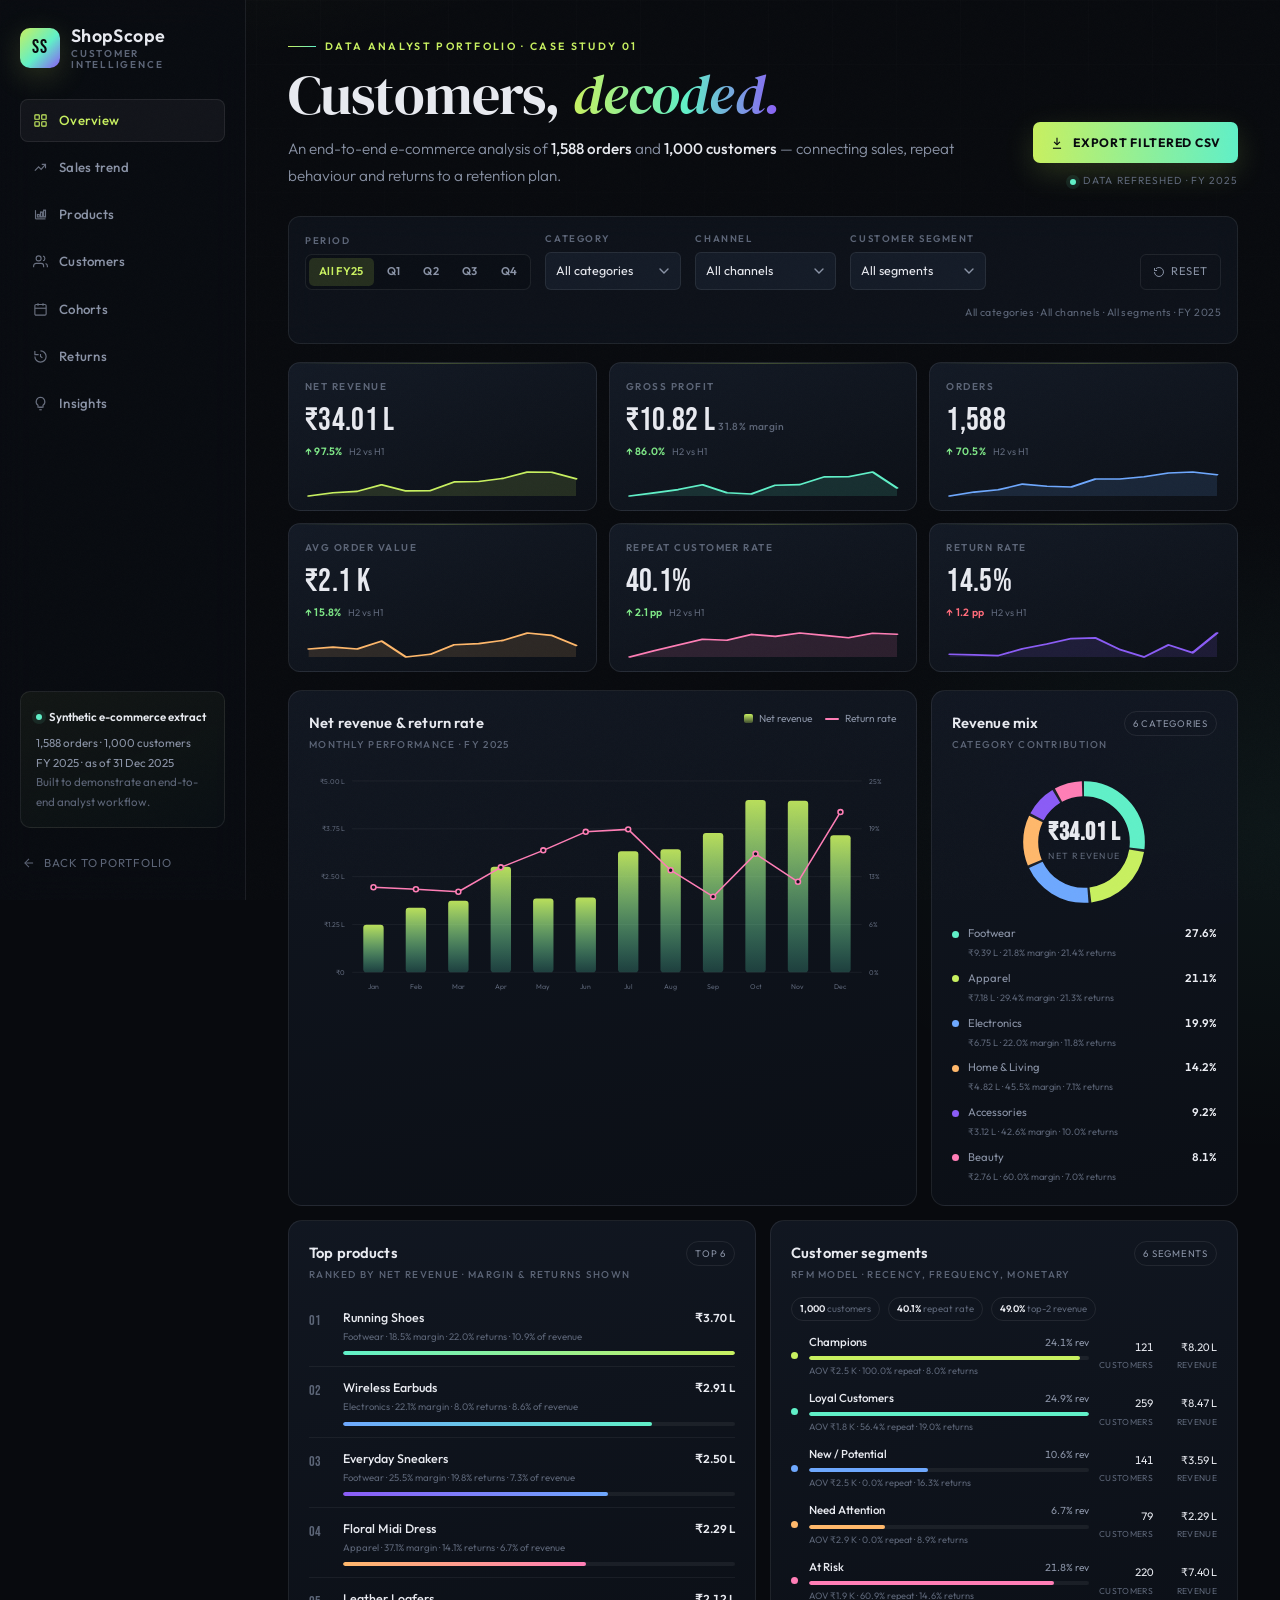
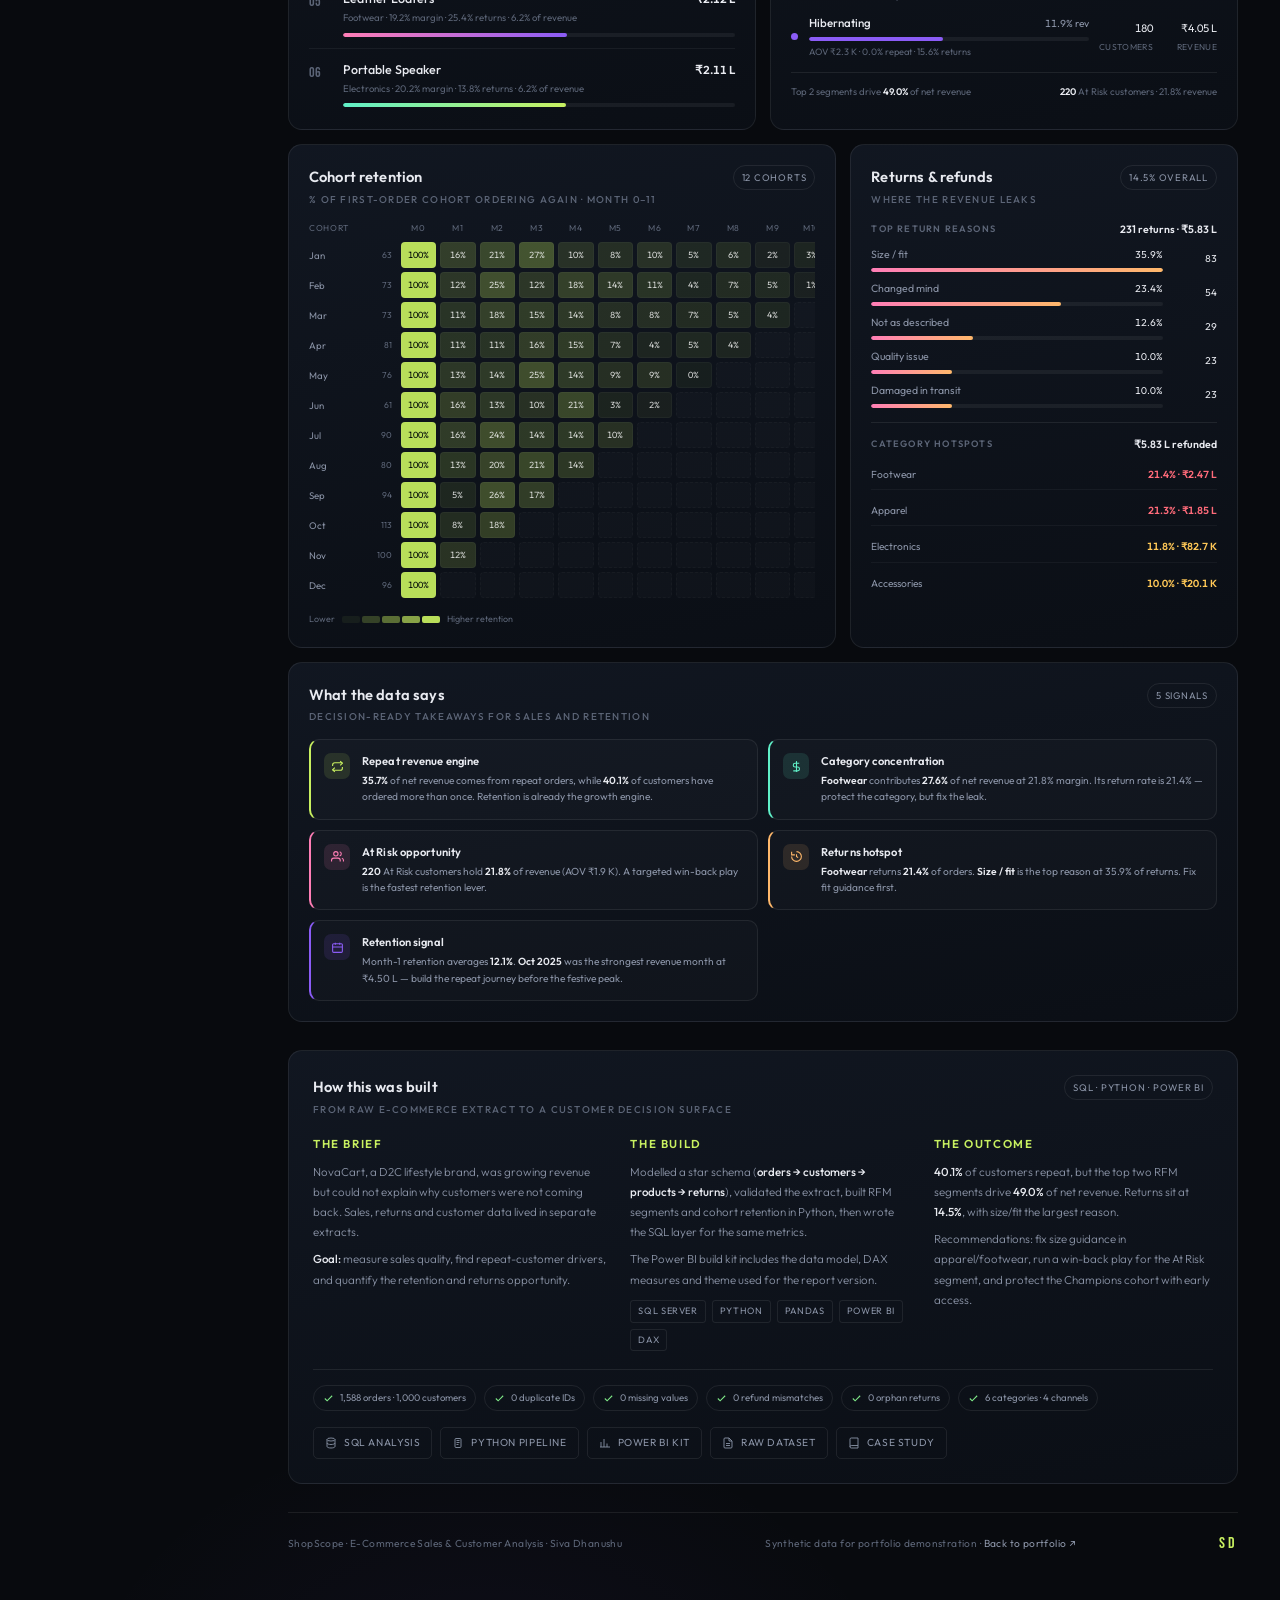
==== projects/shopscope/index.html @ 3b5361e7 "Add ShopScope e-commerce analytics case study Add a live e-commerce sales and customer analysis dash" ====
<!DOCTYPE html>
<html lang="en">
<head>
<meta charset="UTF-8"/>
<meta name="viewport" content="width=device-width, initial-scale=1.0"/>
<title>ShopScope — E-Commerce Sales & Customer Analysis | Siva Dhanushu</title>
<meta name="description" content="ShopScope is a data analyst case study by Siva Dhanushu: 1,588 e-commerce orders and 1,000 customers analysed for sales, repeat behaviour and returns."/>
<meta name="theme-color" content="#080a0e"/>
<meta property="og:type" content="website"/>
<meta property="og:title" content="ShopScope — E-Commerce Sales &amp; Customer Analysis"/>
<meta property="og:description" content="1,588 orders, 1,000 customers, RFM segments, cohort retention and returns analysis — a live SQL, Python and Power BI case study."/>
<meta property="og:image" content="https://shivcreations317-hub.github.io/shiva-Portfolio/assets/shopscope-preview.webp"/>
<meta property="og:url" content="https://shivcreations317-hub.github.io/shiva-Portfolio/projects/shopscope/"/>
<meta name="twitter:card" content="summary_large_image"/>
<link rel="icon" href="data:image/svg+xml,%3Csvg xmlns='http://www.w3.org/2000/svg' viewBox='0 0 64 64'%3E%3Crect width='64' height='64' rx='14' fill='%23080a0e'/%3E%3Ctext x='32' y='43' font-family='Arial' font-size='25' font-weight='bold' fill='%23c8f060' text-anchor='middle'%3ESS%3C/text%3E%3C/svg%3E"/>
<link rel="preconnect" href="https://fonts.googleapis.com"/>
<link rel="preconnect" href="https://fonts.gstatic.com" crossorigin/>
<link href="https://fonts.googleapis.com/css2?family=Bebas+Neue&family=DM+Serif+Display:ital@0;1&family=Outfit:wght@300;400;500;600;700&display=swap" rel="stylesheet"/>
<link rel="stylesheet" href="styles.css"/>
</head>
<body>
<div class="noise"></div>

<aside class="sidebar">
  <a class="brand" href="../../index.html" aria-label="ShopScope home">
    <span class="brand-mark">SS</span>
    <span class="brand-name">ShopScope<span class="brand-sub">Customer Intelligence</span></span>
  </a>

  <nav class="side-nav" aria-label="Dashboard sections">
    <a href="#overview" class="active">
      <svg viewBox="0 0 24 24" fill="none" stroke="currentColor" stroke-width="1.8"><rect x="3" y="3" width="7" height="7" rx="1"/><rect x="14" y="3" width="7" height="7" rx="1"/><rect x="3" y="14" width="7" height="7" rx="1"/><rect x="14" y="14" width="7" height="7" rx="1"/></svg>
      Overview
    </a>
    <a href="#trend">
      <svg viewBox="0 0 24 24" fill="none" stroke="currentColor" stroke-width="1.8"><path d="M3 17l6-6 4 4 7-8"/><path d="M14 7h6v6"/></svg>
      Sales trend
    </a>
    <a href="#products">
      <svg viewBox="0 0 24 24" fill="none" stroke="currentColor" stroke-width="1.8"><path d="M4 19V5"/><path d="M4 19h16"/><rect x="7" y="12" width="3" height="4"/><rect x="12" y="8" width="3" height="8"/><rect x="17" y="5" width="3" height="11"/></svg>
      Products
    </a>
    <a href="#customers">
      <svg viewBox="0 0 24 24" fill="none" stroke="currentColor" stroke-width="1.8"><path d="M17 21v-2a4 4 0 00-4-4H5a4 4 0 00-4 4v2"/><circle cx="9" cy="7" r="4"/><path d="M23 21v-2a4 4 0 00-3-3.87"/><path d="M16 3.13a4 4 0 010 7.75"/></svg>
      Customers
    </a>
    <a href="#cohorts">
      <svg viewBox="0 0 24 24" fill="none" stroke="currentColor" stroke-width="1.8"><rect x="3" y="4" width="18" height="17" rx="2"/><path d="M8 2v4"/><path d="M16 2v4"/><path d="M3 10h18"/><path d="M8 14h.01"/><path d="M12 14h.01"/><path d="M16 14h.01"/></svg>
      Cohorts
    </a>
    <a href="#returns">
      <svg viewBox="0 0 24 24" fill="none" stroke="currentColor" stroke-width="1.8"><path d="M3 12a9 9 0 109-9"/><path d="M3 3v6h6"/><path d="M12 8v4l3 2"/></svg>
      Returns
    </a>
    <a href="#insights">
      <svg viewBox="0 0 24 24" fill="none" stroke="currentColor" stroke-width="1.8"><path d="M9 18h6"/><path d="M10 22h4"/><path d="M12 2a7 7 0 00-4 12.7V18h8v-3.3A7 7 0 0012 2z"/></svg>
      Insights
    </a>
  </nav>

  <div class="side-note">
    <strong><span class="dot"></span> Synthetic e-commerce extract</strong>
    1,588 orders · 1,000 customers<br/>
    FY 2025 · as of 31 Dec 2025<br/>
    <span>Built to demonstrate an end-to-end analyst workflow.</span>
  </div>

  <a class="side-back" href="../../index.html">
    <svg viewBox="0 0 24 24" fill="none" stroke="currentColor" stroke-width="1.8"><path d="M19 12H5"/><path d="M12 19l-7-7 7-7"/></svg>
    Back to portfolio
  </a>
</aside>

<main>
  <header class="topbar">
    <div>
      <p class="eyebrow">Data Analyst Portfolio · Case Study 01</p>
      <h1>Customers, <em>decoded.</em></h1>
      <p class="lede">An end-to-end e-commerce analysis of <strong>1,588 orders</strong> and <strong>1,000 customers</strong> — connecting sales, repeat behaviour and returns to a retention plan.</p>
    </div>
    <div class="top-actions">
      <button class="btn-export" id="exportBtn" type="button">
        <svg viewBox="0 0 24 24" fill="none" stroke="currentColor" stroke-width="2"><path d="M12 3v12"/><path d="M7 10l5 5 5-5"/><path d="M5 21h14"/></svg>
        Export filtered CSV
      </button>
      <span class="data-pill"><i></i> Data refreshed · FY 2025</span>
    </div>
  </header>

  <section id="overview" aria-label="Filters and key performance indicators">
    <div class="filters">
      <div class="quarter-filter">
        <span>Period</span>
        <div class="segmented" id="quarterFilters" role="group" aria-label="Filter by quarter">
          <button type="button" class="active" data-quarter="All">All FY25</button>
          <button type="button" data-quarter="Q1">Q1</button>
          <button type="button" data-quarter="Q2">Q2</button>
          <button type="button" data-quarter="Q3">Q3</button>
          <button type="button" data-quarter="Q4">Q4</button>
        </div>
      </div>
      <div class="filter-field">
        <label for="categoryFilter">Category</label>
        <select id="categoryFilter"></select>
      </div>
      <div class="filter-field">
        <label for="channelFilter">Channel</label>
        <select id="channelFilter"></select>
      </div>
      <div class="filter-field">
        <label for="segmentFilter">Customer segment</label>
        <select id="segmentFilter"></select>
      </div>
      <button class="btn-reset" id="resetFilters" type="button">
        <svg viewBox="0 0 24 24" fill="none" stroke="currentColor" stroke-width="2"><path d="M3 12a9 9 0 1 0 3-6.7"/><path d="M3 4v5h5"/></svg>
        Reset
      </button>
      <span class="scope-label" id="scopeLabel">All categories · All channels · All segments</span>
    </div>

    <div class="kpi-grid" id="kpiGrid" aria-live="polite"></div>
  </section>

  <div class="dashboard-grid">
    <section class="panel span-8" id="trend" aria-labelledby="trendTitle">
      <div class="panel-head">
        <div>
          <h2 class="panel-title" id="trendTitle">Net revenue &amp; return rate</h2>
          <p class="panel-sub" id="trendSub">Monthly performance · FY 2025</p>
        </div>
        <div class="legend">
          <span class="legend-item"><span class="legend-swatch" style="background:linear-gradient(180deg,var(--lime),rgba(200,240,96,.25))"></span>Net revenue</span>
          <span class="legend-item"><span class="legend-line" style="background:var(--pink)"></span>Return rate</span>
        </div>
      </div>
      <div class="chart-wrap" id="trendChart"></div>
    </section>

    <section class="panel span-4" aria-labelledby="categoryTitle">
      <div class="panel-head">
        <div>
          <h2 class="panel-title" id="categoryTitle">Revenue mix</h2>
          <p class="panel-sub">Category contribution</p>
        </div>
        <span class="panel-badge" id="categoryCount">6 categories</span>
      </div>
      <div class="donut-layout">
        <div class="donut-box">
          <svg id="categoryChart" viewBox="0 0 180 180" role="img" aria-label="Net revenue by product category"></svg>
          <div class="donut-center">
            <strong id="donutTotal">—</strong>
            <span>Net revenue</span>
          </div>
        </div>
        <div class="cat-legend" id="categoryLegend"></div>
      </div>
    </section>

    <section class="panel span-6" id="products" aria-labelledby="productsTitle">
      <div class="panel-head">
        <div>
          <h2 class="panel-title" id="productsTitle">Top products</h2>
          <p class="panel-sub">Ranked by net revenue · margin &amp; returns shown</p>
        </div>
        <span class="panel-badge" id="productScope">Top 6</span>
      </div>
      <div class="product-list" id="productList"></div>
    </section>

    <section class="panel span-6" id="customers" aria-labelledby="customersTitle">
      <div class="panel-head">
        <div>
          <h2 class="panel-title" id="customersTitle">Customer segments</h2>
          <p class="panel-sub">RFM model · recency, frequency, monetary</p>
        </div>
        <span class="panel-badge" id="segmentBadge">6 segments</span>
      </div>
      <div class="segment-summary" id="segmentSummary"></div>
      <div class="segment-list" id="segmentList"></div>
      <div class="segment-foot" id="segmentFoot"></div>
    </section>

    <section class="panel span-7" id="cohorts" aria-labelledby="cohortTitle">
      <div class="panel-head">
        <div>
          <h2 class="panel-title" id="cohortTitle">Cohort retention</h2>
          <p class="panel-sub">% of first-order cohort ordering again · month 0–11</p>
        </div>
        <span class="panel-badge" id="cohortBadge">12 cohorts</span>
      </div>
      <div class="cohort-wrap" id="cohortWrap"></div>
      <div class="cohort-legend">
        <span>Lower</span>
        <span class="scale">
          <span style="background:rgba(200,240,96,.06)"></span>
          <span style="background:rgba(200,240,96,.22)"></span>
          <span style="background:rgba(200,240,96,.42)"></span>
          <span style="background:rgba(200,240,96,.66)"></span>
          <span style="background:rgba(200,240,96,.92)"></span>
        </span>
        <span>Higher retention</span>
      </div>
    </section>

    <section class="panel span-5" id="returns" aria-labelledby="returnsTitle">
      <div class="panel-head">
        <div>
          <h2 class="panel-title" id="returnsTitle">Returns &amp; refunds</h2>
          <p class="panel-sub">Where the revenue leaks</p>
        </div>
        <span class="panel-badge" id="returnBadge">—</span>
      </div>
      <div class="return-block">
        <div class="return-block-head"><span>Top return reasons</span><strong id="returnCount">—</strong></div>
        <div class="return-list" id="returnReasons"></div>
      </div>
      <div class="return-block">
        <div class="return-block-head"><span>Category hotspots</span><strong id="refundTotal">—</strong></div>
        <div class="hotspot-list" id="returnHotspots"></div>
      </div>
    </section>

    <section class="panel span-12" id="insights" aria-labelledby="insightsTitle">
      <div class="panel-head">
        <div>
          <h2 class="panel-title" id="insightsTitle">What the data says</h2>
          <p class="panel-sub">Decision-ready takeaways for sales and retention</p>
        </div>
        <span class="panel-badge">5 signals</span>
      </div>
      <div class="insight-grid" id="insightGrid"></div>
    </section>

    <section class="panel methodology span-12" aria-labelledby="methodTitle">
      <div class="panel-head">
        <div>
          <h2 class="panel-title" id="methodTitle">How this was built</h2>
          <p class="panel-sub">From raw e-commerce extract to a customer decision surface</p>
        </div>
        <span class="panel-badge">SQL · Python · Power BI</span>
      </div>
      <div class="method-grid">
        <div class="method-block">
          <h3>The brief</h3>
          <p>NovaCart, a D2C lifestyle brand, was growing revenue but could not explain why customers were not coming back. Sales, returns and customer data lived in separate extracts.</p>
          <p><strong>Goal:</strong> measure sales quality, find repeat-customer drivers, and quantify the retention and returns opportunity.</p>
        </div>
        <div class="method-block">
          <h3>The build</h3>
          <p>Modelled a star schema (<strong>orders → customers → products → returns</strong>), validated the extract, built RFM segments and cohort retention in Python, then wrote the SQL layer for the same metrics.</p>
          <p>The Power BI build kit includes the data model, DAX measures and theme used for the report version.</p>
          <div class="tool-tags">
            <span class="tool-tag">SQL Server</span>
            <span class="tool-tag">Python</span>
            <span class="tool-tag">Pandas</span>
            <span class="tool-tag">Power BI</span>
            <span class="tool-tag">DAX</span>
          </div>
        </div>
        <div class="method-block">
          <h3>The outcome</h3>
          <p><strong>40.1%</strong> of customers repeat, but the top two RFM segments drive <strong>49.0%</strong> of net revenue. Returns sit at <strong>14.5%</strong>, with size/fit the largest reason.</p>
          <p>Recommendations: fix size guidance in apparel/footwear, run a win-back play for the At Risk segment, and protect the Champions cohort with early access.</p>
        </div>
      </div>
      <div class="quality-strip" id="qualityStrip"></div>
      <div class="project-links">
        <a class="project-link" href="sql/ecommerce_analysis.sql">
          <svg viewBox="0 0 24 24" fill="none" stroke="currentColor" stroke-width="1.8"><ellipse cx="12" cy="5" rx="8" ry="3"/><path d="M4 5v14c0 1.7 3.6 3 8 3s8-1.3 8-3V5"/><path d="M4 12c0 1.7 3.6 3 8 3s8-1.3 8-3"/></svg>
          SQL analysis
        </a>
        <a class="project-link" href="python/analyze.py">
          <svg viewBox="0 0 24 24" fill="none" stroke="currentColor" stroke-width="1.8"><path d="M8 3h8a2 2 0 012 2v14a2 2 0 01-2 2H8a2 2 0 01-2-2V5a2 2 0 012-2z"/><path d="M9 7h6"/><path d="M9 11h6"/><path d="M9 15h4"/></svg>
          Python pipeline
        </a>
        <a class="project-link" href="powerbi/README.md">
          <svg viewBox="0 0 24 24" fill="none" stroke="currentColor" stroke-width="1.8"><path d="M4 20V10"/><path d="M10 20V4"/><path d="M16 20v-7"/><path d="M22 20H2"/></svg>
          Power BI kit
        </a>
        <a class="project-link" href="data/orders.csv">
          <svg viewBox="0 0 24 24" fill="none" stroke="currentColor" stroke-width="1.8"><path d="M14 2H6a2 2 0 00-2 2v16a2 2 0 002 2h12a2 2 0 002-2V8z"/><path d="M14 2v6h6"/><path d="M8 13h8"/><path d="M8 17h8"/></svg>
          Raw dataset
        </a>
        <a class="project-link" href="README.md">
          <svg viewBox="0 0 24 24" fill="none" stroke="currentColor" stroke-width="1.8"><path d="M4 19.5A2.5 2.5 0 016.5 17H20"/><path d="M6.5 2H20v20H6.5A2.5 2.5 0 014 19.5v-15A2.5 2.5 0 016.5 2z"/></svg>
          Case study
        </a>
      </div>
    </section>
  </div>

  <footer>
    <span>ShopScope · E-Commerce Sales &amp; Customer Analysis · Siva Dhanushu</span>
    <span>Synthetic data for portfolio demonstration · <a href="../../index.html">Back to portfolio ↗</a></span>
    <span class="footer-mark">SD</span>
  </footer>
</main>

<div id="tooltip" role="status" aria-live="polite"></div>
<div id="toast" role="status" aria-live="polite"></div>

<script src="data/dashboard-data.js"></script>
<script src="app.js"></script>
</body>
</html>
---- projects/shopscope/styles.css ----
:root{
  --bg:#080a0e;
  --bg2:#0c1017;
  --panel:#10151f;
  --panel2:#141b27;
  --border:rgba(255,255,255,.08);
  --border2:rgba(255,255,255,.14);
  --text:#e8eaf0;
  --muted:#8a93a6;
  --dim:#5c6577;
  --lime:#c8f060;
  --teal:#60f0c8;
  --violet:#8b5cf6;
  --orange:#ffb86b;
  --pink:#ff7eb6;
  --blue:#6ea8fe;
  --danger:#ff6b7a;
  --warning:#ffc857;
  --success:#7ee787;
  --ease:cubic-bezier(.16,1,.3,1);
  --mono:'SFMono-Regular',Consolas,'Liberation Mono',monospace;
}
*,*::before,*::after{box-sizing:border-box;margin:0;padding:0}
html{scroll-behavior:smooth}
body{
  background:
    radial-gradient(900px 520px at 12% -8%,rgba(200,240,96,.065),transparent 62%),
    radial-gradient(760px 520px at 100% 26%,rgba(96,240,200,.05),transparent 62%),
    radial-gradient(680px 520px at 38% 104%,rgba(139,92,246,.055),transparent 62%),
    var(--bg);
  color:var(--text);
  font-family:'Outfit',sans-serif;
  font-size:15px;
  line-height:1.6;
  min-height:100vh;
}
body::before{
  content:'';position:fixed;inset:0;pointer-events:none;z-index:0;
  background-image:linear-gradient(rgba(255,255,255,.018) 1px,transparent 1px),linear-gradient(90deg,rgba(255,255,255,.018) 1px,transparent 1px);
  background-size:64px 64px;
  mask-image:linear-gradient(180deg,rgba(0,0,0,.55),transparent 88%);
}
::selection{background:rgba(200,240,96,.25);color:#fff}
a{color:inherit}
button,select{font:inherit}
button{cursor:pointer}
a:focus-visible,button:focus-visible,select:focus-visible{outline:2px solid var(--lime);outline-offset:3px;border-radius:4px}
.sr-only{position:absolute;width:1px;height:1px;padding:0;margin:-1px;overflow:hidden;clip:rect(0,0,0,0);white-space:nowrap;border:0}
.noise{
  position:fixed;inset:0;z-index:200;pointer-events:none;opacity:.022;
  background-image:url("data:image/svg+xml,%3Csvg viewBox='0 0 256 256' xmlns='http://www.w3.org/2000/svg'%3E%3Cfilter id='noise'%3E%3CfeTurbulence type='fractalNoise' baseFrequency='0.9' numOctaves='4' stitchTiles='stitch'/%3E%3C/filter%3E%3Crect width='100%25' height='100%25' filter='url(%23noise)'/%3E%3C/svg%3E");
  background-size:160px;
}

/* ── SIDEBAR ───────────────────────────────────────────────────────────── */
.sidebar{
  position:fixed;inset:0 auto 0 0;width:246px;z-index:50;
  display:flex;flex-direction:column;gap:24px;
  padding:26px 20px;
  background:rgba(9,12,17,.9);
  border-right:1px solid var(--border);
  backdrop-filter:blur(18px);
}
.brand{display:flex;align-items:center;gap:11px;text-decoration:none}
.brand-mark{
  width:40px;height:40px;border-radius:10px;
  display:grid;place-items:center;
  background:linear-gradient(135deg,var(--lime),var(--teal) 55%,var(--violet));
  color:#080a0e;font-family:'Bebas Neue',sans-serif;font-size:1.2rem;letter-spacing:.04em;
  box-shadow:0 8px 30px rgba(200,240,96,.18);
  flex:none;
}
.brand-name{font-size:1.12rem;font-weight:600;letter-spacing:.02em;line-height:1.1}
.brand-sub{display:block;font-size:.62rem;letter-spacing:.18em;text-transform:uppercase;color:var(--dim);margin-top:3px}
.side-nav{display:flex;flex-direction:column;gap:4px;margin-top:4px}
.side-nav a{
  display:flex;align-items:center;gap:11px;
  padding:10px 12px;border-radius:8px;
  text-decoration:none;color:var(--muted);
  font-size:.83rem;font-weight:500;letter-spacing:.02em;
  border:1px solid transparent;
  transition:color .2s,background .2s,border-color .2s;
}
.side-nav a svg{width:15px;height:15px;flex:none;opacity:.75}
.side-nav a:hover,.side-nav a.active{color:var(--text);background:rgba(255,255,255,.045);border-color:var(--border)}
.side-nav a.active{color:var(--lime)}
.side-nav a.active svg{opacity:1}
.side-note{
  margin-top:auto;padding:15px;border:1px solid var(--border);border-radius:10px;
  background:linear-gradient(160deg,rgba(200,240,96,.055),rgba(96,240,200,.02));
  font-size:.72rem;color:var(--muted);line-height:1.7;
}
.side-note strong{display:flex;align-items:center;gap:7px;color:var(--text);font-size:.72rem;font-weight:600;margin-bottom:7px}
.side-note .dot{width:6px;height:6px;border-radius:50%;background:var(--teal);box-shadow:0 0 0 4px rgba(96,240,200,.09)}
.side-note span{color:var(--dim)}
.side-back{
  display:flex;align-items:center;gap:8px;
  color:var(--dim);text-decoration:none;font-size:.72rem;letter-spacing:.08em;text-transform:uppercase;
  transition:color .2s;padding:2px 2px;
}
.side-back:hover{color:var(--lime)}
.side-back svg{width:14px;height:14px}

/* ── MAIN ──────────────────────────────────────────────────────────────── */
main{position:relative;z-index:1;margin-left:246px;padding:38px 42px 54px;max-width:1660px}
.topbar{display:flex;align-items:flex-end;justify-content:space-between;gap:28px;margin-bottom:26px}
.eyebrow{
  display:flex;align-items:center;gap:9px;
  font-size:.66rem;letter-spacing:.22em;text-transform:uppercase;color:var(--lime);font-weight:600;
  margin-bottom:12px;
}
.eyebrow::before{content:'';width:28px;height:1px;background:linear-gradient(90deg,var(--lime),var(--teal))}
h1{
  font-family:'DM Serif Display',serif;
  font-size:clamp(2.5rem,4.4vw,4.2rem);
  line-height:.98;letter-spacing:-.015em;font-weight:400;
  margin-bottom:13px;
}
h1 em{
  font-style:italic;
  background:linear-gradient(90deg,var(--lime),var(--teal) 55%,var(--violet));
  -webkit-background-clip:text;background-clip:text;color:transparent;
}
.lede{color:var(--muted);font-size:.95rem;font-weight:300;max-width:730px;line-height:1.8}
.lede strong{color:var(--text);font-weight:500}
.top-actions{display:flex;flex-direction:column;align-items:flex-end;gap:10px;flex:none}
.btn-export{
  display:inline-flex;align-items:center;gap:9px;
  border:0;border-radius:7px;padding:11px 17px;
  background:linear-gradient(90deg,var(--lime),var(--teal));
  color:#080a0e;font-size:.76rem;font-weight:700;letter-spacing:.06em;text-transform:uppercase;
  box-shadow:0 10px 30px rgba(200,240,96,.16);
  transition:transform .2s var(--ease),box-shadow .2s;
}
.btn-export:hover{transform:translateY(-2px);box-shadow:0 14px 38px rgba(200,240,96,.25)}
.btn-export svg{width:14px;height:14px}
.data-pill{
  display:flex;align-items:center;gap:7px;
  font-size:.64rem;letter-spacing:.1em;text-transform:uppercase;color:var(--dim);
  white-space:nowrap;
}
.data-pill i{width:6px;height:6px;border-radius:50%;background:var(--teal);box-shadow:0 0 0 4px rgba(96,240,200,.09)}

/* ── FILTERS ───────────────────────────────────────────────────────────── */
.filters{
  display:flex;align-items:flex-end;gap:14px;flex-wrap:wrap;
  padding:14px 16px;border:1px solid var(--border);border-radius:12px;
  background:rgba(16,21,31,.72);backdrop-filter:blur(14px);
  margin-bottom:18px;
}
.filter-field{display:flex;flex-direction:column;gap:6px;min-width:136px}
.filter-field label,.quarter-filter > span{font-size:.6rem;letter-spacing:.16em;text-transform:uppercase;color:var(--dim);font-weight:600}
.filter-field select{
  appearance:none;-webkit-appearance:none;
  background:var(--panel2) url("data:image/svg+xml,%3Csvg xmlns='http://www.w3.org/2000/svg' width='10' height='6' viewBox='0 0 10 6'%3E%3Cpath d='M1 1l4 4 4-4' fill='none' stroke='%238a93a6' stroke-width='1.4' stroke-linecap='round'/%3E%3C/svg%3E") no-repeat right 11px center;
  border:1px solid var(--border);border-radius:6px;
  color:var(--text);font-size:.78rem;padding:8px 30px 8px 10px;
  min-width:136px;
}
.filter-field select:hover{border-color:var(--border2)}
.quarter-filter{display:flex;flex-direction:column;gap:6px}
.segmented{display:flex;gap:3px;padding:3px;border:1px solid var(--border);border-radius:7px;background:rgba(0,0,0,.18)}
.segmented button{
  border:0;background:transparent;color:var(--muted);
  padding:5px 10px;border-radius:5px;font-size:.7rem;font-weight:600;letter-spacing:.03em;
  transition:background .2s,color .2s;
}
.segmented button:hover{color:var(--text);background:rgba(255,255,255,.05)}
.segmented button.active{background:rgba(200,240,96,.14);color:var(--lime)}
.btn-reset{
  border:1px solid var(--border);background:transparent;color:var(--muted);
  border-radius:6px;padding:8px 12px;font-size:.7rem;letter-spacing:.05em;text-transform:uppercase;
  display:inline-flex;align-items:center;gap:6px;margin-left:auto;
  transition:color .2s,border-color .2s;
}
.btn-reset:hover{color:var(--text);border-color:var(--border2)}
.btn-reset svg{width:12px;height:12px}
.scope-label{margin-left:auto;font-size:.66rem;color:var(--dim);letter-spacing:.04em;padding-bottom:8px;white-space:nowrap}

/* ── KPI CARDS ─────────────────────────────────────────────────────────── */
.kpi-grid{display:grid;grid-template-columns:repeat(6,minmax(0,1fr));gap:12px;margin-bottom:18px}
.kpi-card{
  position:relative;overflow:hidden;
  padding:16px 16px 12px;
  border:1px solid var(--border);border-radius:12px;
  background:linear-gradient(160deg,rgba(20,27,39,.95),rgba(12,16,23,.96));
  transition:transform .3s var(--ease),border-color .3s,box-shadow .3s;
  min-height:142px;
}
.kpi-card::before{
  content:'';position:absolute;inset:0 0 auto 0;height:1px;
  background:linear-gradient(90deg,transparent,rgba(200,240,96,.45),transparent);
  opacity:.55;
}
.kpi-card:hover{transform:translateY(-3px);border-color:rgba(200,240,96,.2);box-shadow:0 16px 40px rgba(0,0,0,.28)}
.kpi-label{font-size:.62rem;letter-spacing:.15em;text-transform:uppercase;color:var(--dim);font-weight:600}
.kpi-value{font-family:'Bebas Neue',sans-serif;font-size:2rem;line-height:1;letter-spacing:.01em;margin:10px 0 6px}
.kpi-value small{font-family:'Outfit',sans-serif;font-size:.64rem;font-weight:500;color:var(--dim);letter-spacing:.04em;margin-left:3px}
.kpi-foot{display:flex;align-items:center;gap:7px;flex-wrap:wrap;min-height:18px}
.delta{display:inline-flex;align-items:center;gap:3px;font-size:.66rem;font-weight:600;letter-spacing:.02em}
.delta.up{color:var(--success)}
.delta.down{color:var(--danger)}
.delta.flat{color:var(--dim)}
.kpi-compare{font-size:.6rem;color:var(--dim)}
.kpi-spark{display:block;width:100%;height:28px;margin-top:9px;overflow:visible}
.kpi-spark path.line{fill:none;stroke-width:1.6;stroke-linecap:round;stroke-linejoin:round}
.kpi-spark path.area{stroke:none}

/* ── PANELS / GRID ─────────────────────────────────────────────────────── */
.dashboard-grid{display:grid;grid-template-columns:repeat(12,minmax(0,1fr));gap:14px}
.panel{
  position:relative;overflow:hidden;
  border:1px solid var(--border);border-radius:14px;
  background:linear-gradient(170deg,rgba(18,24,35,.94),rgba(11,15,22,.97));
  padding:20px;
  transition:border-color .3s;
}
.panel:hover{border-color:rgba(255,255,255,.12)}
.span-12{grid-column:span 12}
.span-8{grid-column:span 8}
.span-7{grid-column:span 7}
.span-6{grid-column:span 6}
.span-5{grid-column:span 5}
.span-4{grid-column:span 4}
.panel-head{display:flex;align-items:flex-start;justify-content:space-between;gap:16px;margin-bottom:14px}
.panel-title{font-size:.92rem;font-weight:600;letter-spacing:.01em}
.panel-sub{font-size:.62rem;letter-spacing:.13em;text-transform:uppercase;color:var(--dim);margin-top:3px;font-weight:500}
.panel-badge{
  font-size:.6rem;letter-spacing:.08em;text-transform:uppercase;color:var(--muted);
  padding:4px 8px;border:1px solid var(--border);border-radius:20px;white-space:nowrap;
}
.legend{display:flex;align-items:center;gap:13px;flex-wrap:wrap;font-size:.64rem;color:var(--muted)}
.legend-item{display:inline-flex;align-items:center;gap:6px}
.legend-swatch{width:9px;height:9px;border-radius:2px;flex:none}
.legend-line{width:14px;height:2px;border-radius:2px;flex:none}
.chart-wrap{position:relative;width:100%}
.chart-wrap svg{display:block;width:100%;height:auto;overflow:visible}
.chart-hit{cursor:crosshair}
.chart-hit:hover rect.hit{fill:rgba(255,255,255,.035)}
.empty-state{
  display:flex;flex-direction:column;align-items:center;justify-content:center;
  min-height:180px;gap:6px;color:var(--dim);font-size:.78rem;text-align:center;
  border:1px dashed var(--border);border-radius:10px;padding:20px;
}
.empty-state strong{color:var(--muted);font-weight:500}

/* donut */
.donut-layout{display:flex;align-items:center;gap:18px;min-height:230px}
.donut-box{position:relative;flex:none;width:176px;height:176px}
.donut-box svg{width:100%;height:100%;transform:rotate(-90deg)}
.donut-seg{transition:stroke-width .2s,filter .2s;cursor:pointer}
.donut-seg:hover{stroke-width:22;filter:brightness(1.15)}
.donut-center{position:absolute;inset:0;display:flex;flex-direction:column;align-items:center;justify-content:center;text-align:center;pointer-events:none}
.donut-center strong{font-family:'Bebas Neue',sans-serif;font-size:1.55rem;line-height:1;letter-spacing:.02em}
.donut-center span{font-size:.56rem;letter-spacing:.14em;text-transform:uppercase;color:var(--dim);margin-top:4px}
.cat-legend{display:flex;flex-direction:column;gap:9px;width:100%;min-width:0}
.cat-item{display:grid;grid-template-columns:8px minmax(0,1fr) auto;gap:8px;align-items:center;font-size:.7rem}
.cat-dot{width:7px;height:7px;border-radius:50%;flex:none}
.cat-name{color:var(--muted);white-space:nowrap;overflow:hidden;text-overflow:ellipsis}
.cat-share{font-weight:600;color:var(--text);font-variant-numeric:tabular-nums}
.cat-margin{grid-column:2/4;font-size:.58rem;color:var(--dim);margin-top:-5px}

/* products */
.product-list{display:flex;flex-direction:column}
.product-row{display:grid;grid-template-columns:24px minmax(0,1fr);gap:10px;padding:11px 0;border-bottom:1px solid rgba(255,255,255,.055)}
.product-row:last-child{border-bottom:0;padding-bottom:2px}
.product-rank{font-family:'Bebas Neue',sans-serif;font-size:.86rem;color:var(--dim);padding-top:2px}
.product-top{display:flex;align-items:baseline;justify-content:space-between;gap:10px}
.product-name{font-size:.78rem;font-weight:500;white-space:nowrap;overflow:hidden;text-overflow:ellipsis}
.product-rev{font-size:.72rem;font-weight:600;font-variant-numeric:tabular-nums;color:var(--text);white-space:nowrap}
.product-meta{font-size:.6rem;color:var(--dim);margin-top:1px}
.product-track{height:4px;border-radius:4px;background:rgba(255,255,255,.06);margin-top:7px;overflow:hidden}
.product-track span{display:block;height:100%;border-radius:4px;background:linear-gradient(90deg,var(--teal),var(--lime));transition:width .6s var(--ease)}
.product-row:nth-child(2) .product-track span{background:linear-gradient(90deg,var(--blue),var(--teal))}
.product-row:nth-child(3) .product-track span{background:linear-gradient(90deg,var(--violet),var(--blue))}
.product-row:nth-child(4) .product-track span{background:linear-gradient(90deg,var(--orange),var(--pink))}
.product-row:nth-child(5) .product-track span{background:linear-gradient(90deg,var(--pink),var(--violet))}

/* segments */
.segment-summary{display:flex;align-items:center;gap:8px;flex-wrap:wrap;margin-bottom:12px}
.segment-chip{font-size:.6rem;color:var(--dim);padding:3px 8px;border:1px solid var(--border);border-radius:20px}
.segment-chip strong{color:var(--text);font-weight:600}
.segment-list{display:flex;flex-direction:column;gap:10px}
.segment-row{display:grid;grid-template-columns:10px minmax(0,1fr) 56px 56px;gap:8px;align-items:center}
.segment-dot{width:7px;height:7px;border-radius:50%;flex:none}
.segment-main{min-width:0}
.segment-top{display:flex;align-items:baseline;justify-content:space-between;gap:10px}
.segment-name{font-size:.72rem;font-weight:500;white-space:nowrap;overflow:hidden;text-overflow:ellipsis}
.segment-rev{font-size:.64rem;color:var(--muted);font-variant-numeric:tabular-nums;white-space:nowrap}
.segment-track{height:4px;border-radius:4px;background:rgba(255,255,255,.06);margin-top:5px;overflow:hidden}
.segment-track span{display:block;height:100%;border-radius:4px;transition:width .6s var(--ease)}
.segment-meta{font-size:.58rem;color:var(--dim);margin-top:4px}
.segment-num{text-align:right;font-size:.68rem;font-variant-numeric:tabular-nums;color:var(--text)}
.segment-num small{display:block;font-size:.54rem;color:var(--dim);letter-spacing:.04em;text-transform:uppercase;margin-top:2px}
.segment-foot{display:flex;align-items:center;justify-content:space-between;gap:10px;margin-top:12px;padding-top:11px;border-top:1px solid var(--border);font-size:.6rem;color:var(--dim)}
.segment-foot strong{color:var(--text);font-weight:600}

/* cohort heatmap */
.cohort-wrap{overflow-x:auto;padding-bottom:4px;scrollbar-width:thin;scrollbar-color:rgba(255,255,255,.15) transparent}
.cohort-grid{display:grid;grid-template-columns:88px repeat(12,minmax(30px,1fr));gap:4px;min-width:560px}
.cohort-head{font-size:.54rem;letter-spacing:.08em;text-transform:uppercase;color:var(--dim);text-align:center;padding-bottom:3px}
.cohort-label{display:flex;align-items:center;justify-content:space-between;gap:5px;font-size:.6rem;color:var(--muted);padding-right:5px;white-space:nowrap}
.cohort-label span{color:var(--dim);font-size:.54rem}
.cohort-cell{
  height:26px;border-radius:4px;display:flex;align-items:center;justify-content:center;
  font-size:.56rem;font-variant-numeric:tabular-nums;color:rgba(255,255,255,.72);
  border:1px solid rgba(255,255,255,.03);cursor:default;
  transition:transform .15s,border-color .15s;
}
.cohort-cell:hover{transform:scale(1.08);border-color:rgba(200,240,96,.5);z-index:2}
.cohort-cell.empty{background:rgba(255,255,255,.018);border-style:dashed;color:transparent;cursor:default}
.cohort-cell.empty:hover{transform:none;border-color:rgba(255,255,255,.03)}
.cohort-legend{display:flex;align-items:center;gap:7px;margin-top:10px;font-size:.56rem;color:var(--dim);flex-wrap:wrap}
.cohort-legend .scale{display:flex;gap:2px}
.cohort-legend .scale span{width:18px;height:7px;border-radius:2px}

/* returns */
.return-block + .return-block{margin-top:14px;padding-top:13px;border-top:1px solid var(--border)}
.return-block-head{display:flex;align-items:center;justify-content:space-between;gap:10px;margin-bottom:8px}
.return-block-head span{font-size:.58rem;letter-spacing:.13em;text-transform:uppercase;color:var(--dim);font-weight:600}
.return-block-head strong{font-size:.66rem;color:var(--text);font-weight:600}
.return-list{display:flex;flex-direction:column;gap:8px}
.return-row{display:grid;grid-template-columns:minmax(0,1fr) 46px;gap:8px;align-items:center}
.return-top{display:flex;align-items:baseline;justify-content:space-between;gap:8px;font-size:.66rem}
.return-name{color:var(--muted);white-space:nowrap;overflow:hidden;text-overflow:ellipsis}
.return-count{color:var(--text);font-variant-numeric:tabular-nums;font-size:.62rem}
.return-track{height:4px;border-radius:4px;background:rgba(255,255,255,.06);margin-top:5px;overflow:hidden}
.return-track span{display:block;height:100%;border-radius:4px;background:linear-gradient(90deg,var(--pink),var(--orange));transition:width .6s var(--ease)}
.hotspot-list{display:flex;flex-direction:column;gap:7px}
.hotspot{display:flex;align-items:center;justify-content:space-between;gap:10px;font-size:.64rem;padding:6px 0;border-bottom:1px solid rgba(255,255,255,.045)}
.hotspot:last-child{border-bottom:0}
.hotspot-name{color:var(--muted);white-space:nowrap;overflow:hidden;text-overflow:ellipsis}
.hotspot-rate{font-weight:600;font-variant-numeric:tabular-nums;white-space:nowrap}
.hotspot-rate.high{color:var(--danger)}
.hotspot-rate.mid{color:var(--warning)}
.hotspot-rate.low{color:var(--success)}

/* insights */
.insight-grid{display:grid;grid-template-columns:repeat(4,minmax(0,1fr));gap:10px}
.insight{
  display:grid;grid-template-columns:28px minmax(0,1fr);gap:10px;
  padding:13px 13px;border:1px solid var(--border);border-radius:10px;
  background:rgba(255,255,255,.018);
  border-left:2px solid var(--c,var(--lime));
}
.insight-icon{
  width:26px;height:26px;border-radius:7px;display:grid;place-items:center;
  background:color-mix(in srgb,var(--c,var(--lime)) 12%,transparent);
  color:var(--c,var(--lime));
}
.insight-icon svg{width:13px;height:13px}
.insight h3{font-size:.7rem;font-weight:600;letter-spacing:.01em;margin-bottom:2px}
.insight p{font-size:.64rem;line-height:1.6;color:var(--muted)}
.insight p strong{color:var(--text);font-weight:600}

/* methodology */
.methodology{margin-top:14px;padding:24px}
.method-grid{display:grid;grid-template-columns:1.05fr 1fr 1fr;gap:24px;margin-top:18px}
.method-block h3{font-size:.72rem;letter-spacing:.14em;text-transform:uppercase;color:var(--lime);font-weight:600;margin-bottom:8px}
.method-block p{font-size:.72rem;color:var(--muted);line-height:1.75;font-weight:300}
.method-block p + p{margin-top:7px}
.method-block strong{color:var(--text);font-weight:500}
.tool-tags{display:flex;flex-wrap:wrap;gap:6px;margin-top:10px}
.tool-tag{font-size:.58rem;letter-spacing:.07em;text-transform:uppercase;color:var(--muted);border:1px solid var(--border);border-radius:3px;padding:3px 7px}
.quality-strip{display:flex;flex-wrap:wrap;gap:8px;margin-top:18px;padding-top:15px;border-top:1px solid var(--border)}
.quality-chip{display:inline-flex;align-items:center;gap:6px;font-size:.6rem;color:var(--muted);padding:4px 9px;border:1px solid var(--border);border-radius:20px}
.quality-chip svg{width:11px;height:11px;color:var(--success);flex:none}
.project-links{display:flex;flex-wrap:wrap;gap:8px;margin-top:16px}
.project-link{
  display:inline-flex;align-items:center;gap:7px;
  padding:7px 11px;border:1px solid var(--border);border-radius:5px;
  text-decoration:none;color:var(--muted);font-size:.64rem;letter-spacing:.06em;text-transform:uppercase;
  transition:color .2s,border-color .2s,background .2s;
}
.project-link:hover{color:var(--lime);border-color:rgba(200,240,96,.3);background:rgba(200,240,96,.04)}
.project-link svg{width:12px;height:12px}

footer{
  display:flex;align-items:center;justify-content:space-between;gap:16px;flex-wrap:wrap;
  margin-top:28px;padding-top:18px;border-top:1px solid var(--border);
  font-size:.64rem;color:var(--dim);letter-spacing:.04em;
}
footer a{color:var(--muted);text-decoration:none;transition:color .2s}
footer a:hover{color:var(--lime)}
.footer-mark{font-family:'Bebas Neue',sans-serif;font-size:1rem;letter-spacing:.18em;color:var(--lime)}

/* tooltip + toast */
#tooltip{
  position:fixed;z-index:300;pointer-events:none;
  min-width:150px;max-width:250px;
  padding:10px 12px;border:1px solid rgba(255,255,255,.12);border-radius:8px;
  background:rgba(16,22,32,.97);backdrop-filter:blur(12px);
  box-shadow:0 18px 45px rgba(0,0,0,.45);
  font-size:.68rem;line-height:1.6;color:var(--muted);
  opacity:0;transform:translateY(5px);transition:opacity .15s,transform .15s;
}
#tooltip.show{opacity:1;transform:translateY(0)}
#tooltip strong{display:block;color:var(--text);font-size:.72rem;font-weight:600;margin-bottom:4px}
#tooltip .tip-row{display:flex;align-items:baseline;justify-content:space-between;gap:16px}
#tooltip .tip-row b{color:var(--text);font-weight:600;font-variant-numeric:tabular-nums}
#toast{
  position:fixed;right:22px;bottom:22px;z-index:310;
  padding:10px 15px;border:1px solid rgba(200,240,96,.25);border-radius:8px;
  background:rgba(16,22,32,.97);color:var(--lime);font-size:.72rem;font-weight:500;
  box-shadow:0 18px 45px rgba(0,0,0,.4);
  opacity:0;transform:translateY(10px);pointer-events:none;
  transition:opacity .25s,transform .25s;
}
#toast.show{opacity:1;transform:translateY(0)}

/* ── RESPONSIVE ────────────────────────────────────────────────────────── */
@media(max-width:1320px){
  .kpi-grid{grid-template-columns:repeat(3,minmax(0,1fr))}
  .insight-grid{grid-template-columns:repeat(2,minmax(0,1fr))}
  .donut-layout{flex-direction:column;align-items:flex-start;gap:8px}
  .donut-box{width:150px;height:150px;align-self:center}
  .cat-legend{width:100%}
}
@media(max-width:1180px){
  .sidebar{width:216px;padding:22px 16px}
  main{margin-left:216px;padding:30px 28px 46px}
}
@media(max-width:1020px){
  .sidebar{position:relative;inset:auto;width:100%;height:auto;flex-direction:row;align-items:center;justify-content:space-between;padding:14px 20px;border-right:0;border-bottom:1px solid var(--border);gap:14px}
  .side-nav,.side-note{display:none}
  .side-back{margin:0;font-size:.64rem}
  main{margin-left:0;padding:26px 22px 40px}
  .span-12,.span-8,.span-7,.span-6,.span-5,.span-4{grid-column:span 12}
  .dashboard-grid{gap:12px}
  .topbar{align-items:flex-start}
  .top-actions{align-items:flex-end}
}
@media(max-width:720px){
  main{padding:22px 14px 34px}
  .topbar{flex-direction:column;gap:16px}
  .top-actions{flex-direction:row;align-items:center;width:100%;justify-content:space-between}
  .kpi-grid{grid-template-columns:repeat(2,minmax(0,1fr))}
  .kpi-card{min-height:132px}
  .filters{gap:10px;padding:12px}
  .filter-field,.filter-field select{min-width:0;width:100%}
  .filter-field{flex:1 1 128px}
  .quarter-filter{flex:1 1 100%}
  .segmented{width:100%}
  .segmented button{flex:1;padding:6px 4px}
  .btn-reset{margin-left:0}
  .scope-label{margin-left:0;padding-bottom:0}
  .donut-layout{flex-direction:row;align-items:center}
  .donut-box{width:136px;height:136px}
  .method-grid{grid-template-columns:1fr;gap:16px}
  .panel{padding:16px}
  .insight-grid{grid-template-columns:1fr}
  .segment-row{grid-template-columns:10px minmax(0,1fr) 50px}
  .segment-num:last-child{display:none}
  .cohort-grid{grid-template-columns:74px repeat(12,minmax(27px,1fr));gap:3px;min-width:470px}
  .cohort-cell{height:24px;font-size:.52rem}
  footer{flex-direction:column;align-items:flex-start;gap:6px}
}
@media(max-width:430px){
  .kpi-grid{grid-template-columns:1fr}
  .kpi-card{min-height:124px}
  .donut-layout{flex-direction:column;align-items:flex-start}
  .donut-box{align-self:center}
}
@media(prefers-reduced-motion:reduce){
  *,*::before,*::after{animation-duration:.01ms!important;animation-iteration-count:1!important;transition-duration:.01ms!important}
  html{scroll-behavior:auto}
}
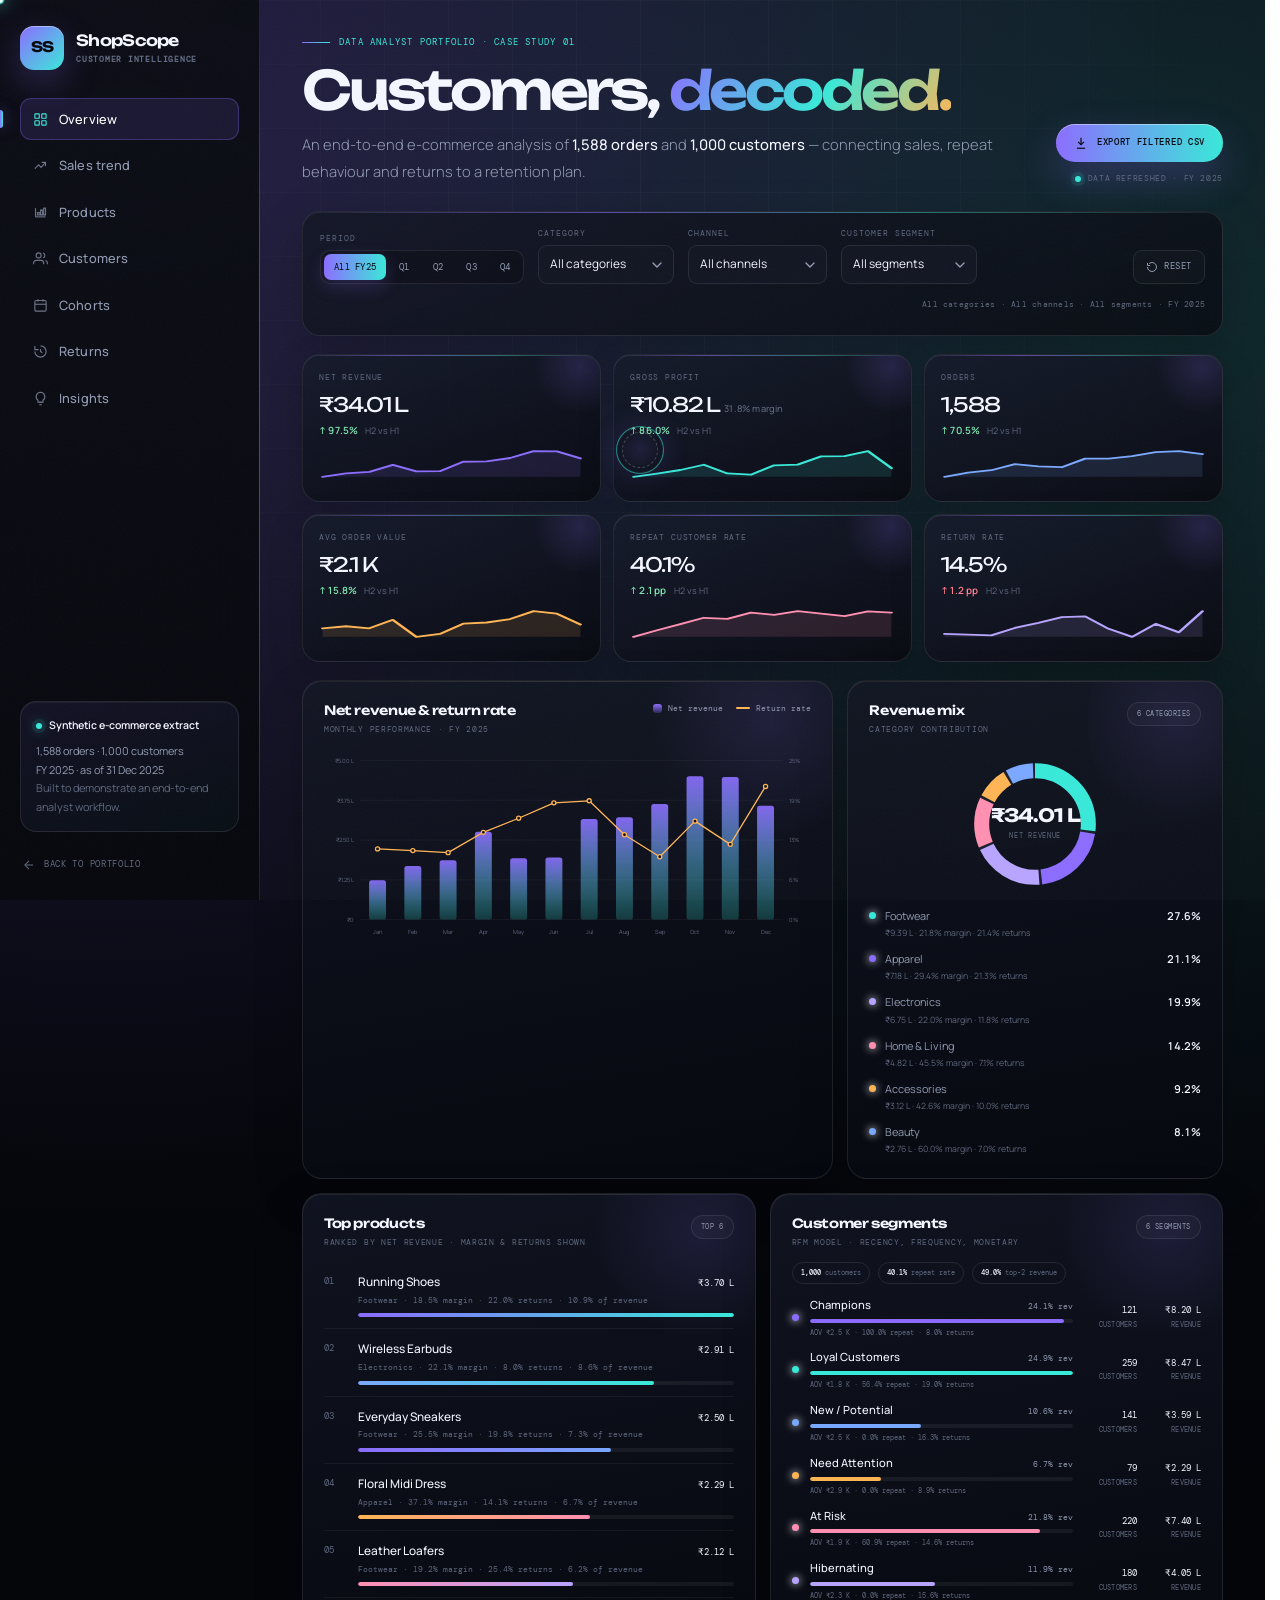
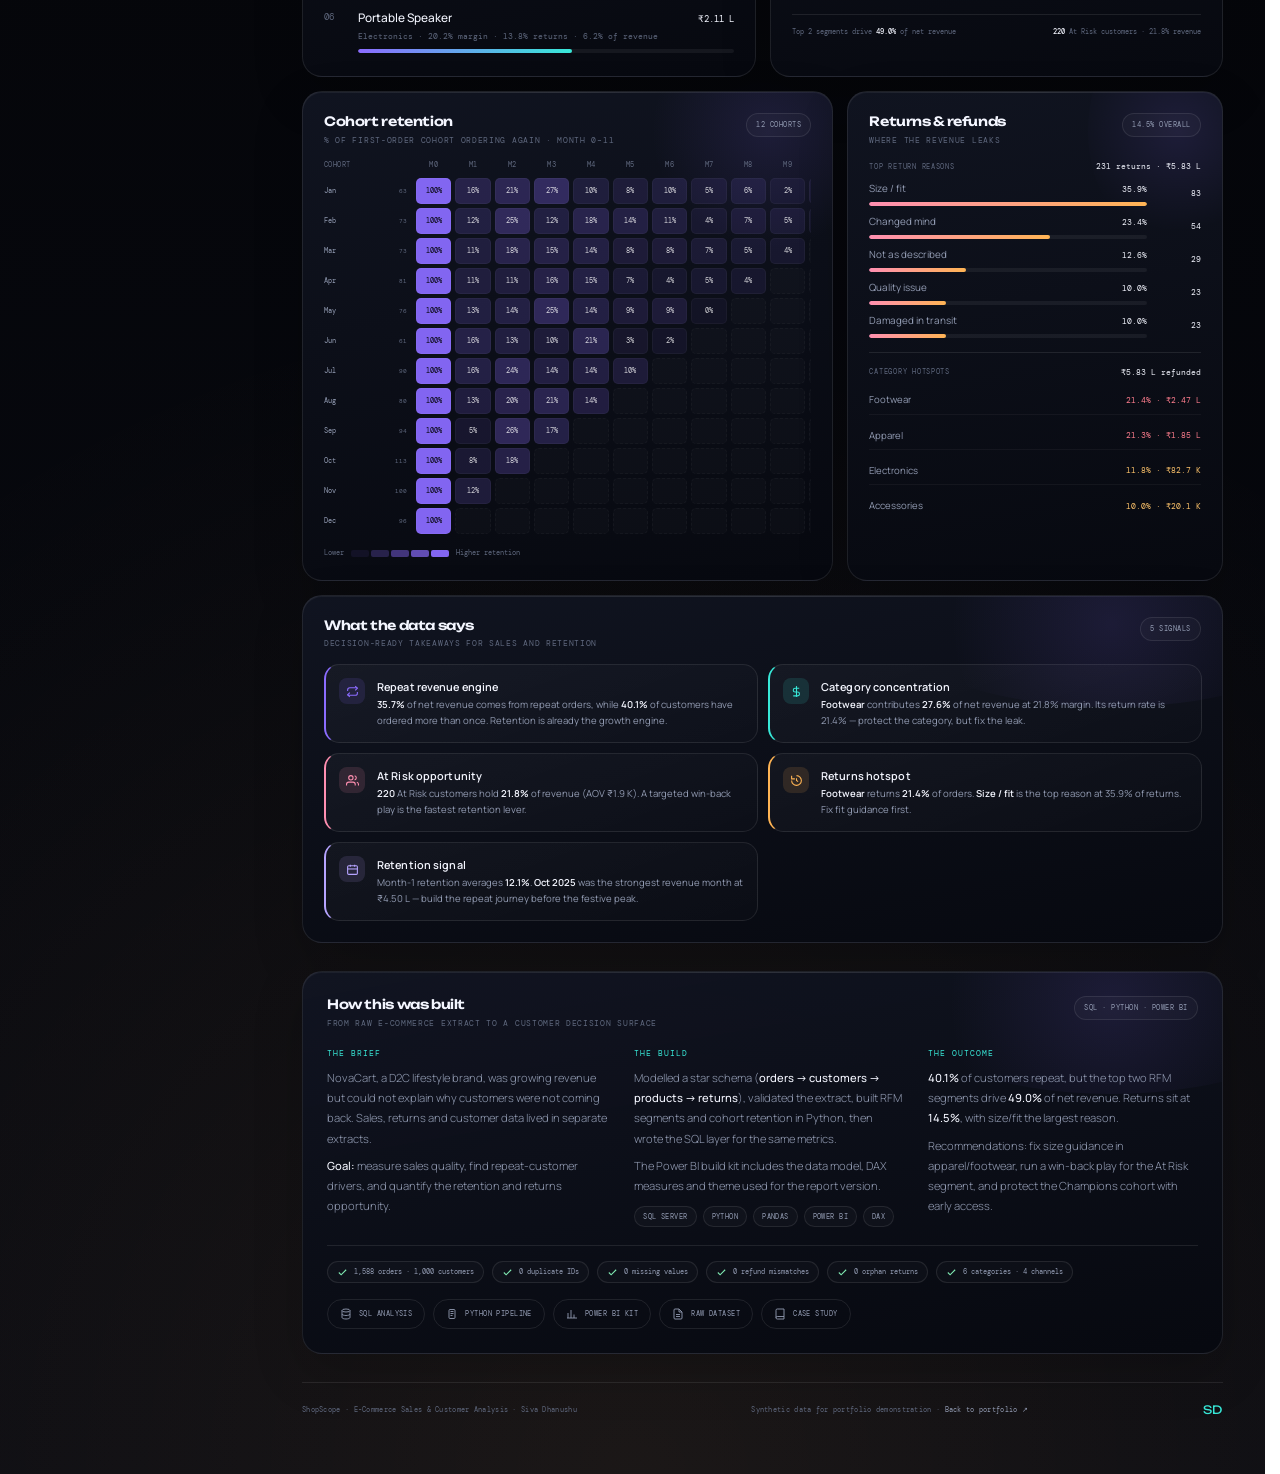
==== commit 97a733be: "Match ShopScope dashboard and case study to portfolio theme" ====
--- a/projects/shopscope/index.html
+++ b/projects/shopscope/index.html
@@ -5,20 +5,21 @@
 <meta name="viewport" content="width=device-width, initial-scale=1.0"/>
 <title>ShopScope — E-Commerce Sales & Customer Analysis | Siva Dhanushu</title>
 <meta name="description" content="ShopScope is a data analyst case study by Siva Dhanushu: 1,588 e-commerce orders and 1,000 customers analysed for sales, repeat behaviour and returns."/>
-<meta name="theme-color" content="#080a0e"/>
+<meta name="theme-color" content="#05060a"/>
 <meta property="og:type" content="website"/>
 <meta property="og:title" content="ShopScope — E-Commerce Sales &amp; Customer Analysis"/>
 <meta property="og:description" content="1,588 orders, 1,000 customers, RFM segments, cohort retention and returns analysis — a live SQL, Python and Power BI case study."/>
-<meta property="og:image" content="https://shivcreations317-hub.github.io/shiva-Portfolio/assets/shopscope-preview.webp"/>
-<meta property="og:url" content="https://shivcreations317-hub.github.io/shiva-Portfolio/projects/shopscope/"/>
+<meta property="og:image" content="https://shivcreations317-hub.github.io/siva-portfolio/assets/shopscope-preview.webp"/>
+<meta property="og:url" content="https://shivcreations317-hub.github.io/siva-portfolio/projects/shopscope/"/>
 <meta name="twitter:card" content="summary_large_image"/>
-<link rel="icon" href="data:image/svg+xml,%3Csvg xmlns='http://www.w3.org/2000/svg' viewBox='0 0 64 64'%3E%3Crect width='64' height='64' rx='14' fill='%23080a0e'/%3E%3Ctext x='32' y='43' font-family='Arial' font-size='25' font-weight='bold' fill='%23c8f060' text-anchor='middle'%3ESS%3C/text%3E%3C/svg%3E"/>
+<link rel="icon" href="data:image/svg+xml,%3Csvg xmlns='http://www.w3.org/2000/svg' viewBox='0 0 64 64'%3E%3Crect width='64' height='64' rx='16' fill='%2305060a'/%3E%3Ctext x='32' y='42' font-family='Arial' font-size='23' font-weight='bold' fill='%2338e8d8' text-anchor='middle'%3ESS%3C/text%3E%3C/svg%3E"/>
 <link rel="preconnect" href="https://fonts.googleapis.com"/>
 <link rel="preconnect" href="https://fonts.gstatic.com" crossorigin/>
-<link href="https://fonts.googleapis.com/css2?family=Bebas+Neue&family=DM+Serif+Display:ital@0;1&family=Outfit:wght@300;400;500;600;700&display=swap" rel="stylesheet"/>
+<link href="https://fonts.googleapis.com/css2?family=DM+Mono:wght@400;500&family=Manrope:wght@300;400;500;600;700;800&family=Unbounded:wght@400;500;600;700;800&display=swap" rel="stylesheet"/>
 <link rel="stylesheet" href="styles.css"/>
+<link rel="stylesheet" href="motion.css"/>
 </head>
-<body>
+<body data-page="dashboard">
 <div class="noise"></div>
 
 <aside class="sidebar">
@@ -122,21 +123,21 @@
   </section>
 
   <div class="dashboard-grid">
-    <section class="panel span-8" id="trend" aria-labelledby="trendTitle">
+    <section class="panel span-7" id="trend" aria-labelledby="trendTitle">
       <div class="panel-head">
         <div>
           <h2 class="panel-title" id="trendTitle">Net revenue &amp; return rate</h2>
           <p class="panel-sub" id="trendSub">Monthly performance · FY 2025</p>
         </div>
         <div class="legend">
-          <span class="legend-item"><span class="legend-swatch" style="background:linear-gradient(180deg,var(--lime),rgba(200,240,96,.25))"></span>Net revenue</span>
-          <span class="legend-item"><span class="legend-line" style="background:var(--pink)"></span>Return rate</span>
+          <span class="legend-item"><span class="legend-swatch" style="background:linear-gradient(180deg,var(--violet),rgba(139,108,255,.22))"></span>Net revenue</span>
+          <span class="legend-item"><span class="legend-line" style="background:var(--amber)"></span>Return rate</span>
         </div>
       </div>
       <div class="chart-wrap" id="trendChart"></div>
     </section>
 
-    <section class="panel span-4" aria-labelledby="categoryTitle">
+    <section class="panel span-5" aria-labelledby="categoryTitle">
       <div class="panel-head">
         <div>
           <h2 class="panel-title" id="categoryTitle">Revenue mix</h2>
@@ -192,11 +193,11 @@
       <div class="cohort-legend">
         <span>Lower</span>
         <span class="scale">
-          <span style="background:rgba(200,240,96,.06)"></span>
-          <span style="background:rgba(200,240,96,.22)"></span>
-          <span style="background:rgba(200,240,96,.42)"></span>
-          <span style="background:rgba(200,240,96,.66)"></span>
-          <span style="background:rgba(200,240,96,.92)"></span>
+          <span style="background:rgba(139,108,255,.08)"></span>
+          <span style="background:rgba(139,108,255,.24)"></span>
+          <span style="background:rgba(139,108,255,.44)"></span>
+          <span style="background:rgba(139,108,255,.68)"></span>
+          <span style="background:rgba(139,108,255,.94)"></span>
         </span>
         <span>Higher retention</span>
       </div>
@@ -301,5 +302,6 @@
 
 <script src="data/dashboard-data.js"></script>
 <script src="app.js"></script>
+<script src="motion.js"></script>
 </body>
 </html>
--- a/projects/shopscope/styles.css
+++ b/projects/shopscope/styles.css
@@ -1,408 +1,466 @@
 :root{
-  --bg:#080a0e;
-  --bg2:#0c1017;
-  --panel:#10151f;
-  --panel2:#141b27;
-  --border:rgba(255,255,255,.08);
-  --border2:rgba(255,255,255,.14);
-  --text:#e8eaf0;
-  --muted:#8a93a6;
-  --dim:#5c6577;
-  --lime:#c8f060;
-  --teal:#60f0c8;
-  --violet:#8b5cf6;
-  --orange:#ffb86b;
-  --pink:#ff7eb6;
-  --blue:#6ea8fe;
-  --danger:#ff6b7a;
-  --warning:#ffc857;
-  --success:#7ee787;
+  --bg:#05060a;
+  --bg-2:#080a10;
+  --surface:#0c0f17;
+  --surface-2:#111522;
+  --ink:#f4f6ff;
+  --ink-2:#e3e7f4;
+  --muted:#929bb2;
+  --dim:#5f687e;
+  --line:rgba(255,255,255,.09);
+  --line-strong:rgba(255,255,255,.18);
+  --violet:#8b6cff;
+  --aqua:#38e8d8;
+  --amber:#ffb454;
+  --pink:#ff8fb1;
+  --blue:#7aa7ff;
+  --lavender:#b6a4ff;
+  --danger:#ff7e8e;
+  --warning:#ffc46b;
+  --success:#7ee7b0;
+  --grad:linear-gradient(90deg,var(--violet),var(--aqua));
+  --grad-3:linear-gradient(120deg,var(--violet),var(--aqua) 55%,var(--amber));
+  --display:'Unbounded',sans-serif;
+  --body:'Manrope',sans-serif;
+  --mono:'DM Mono',monospace;
   --ease:cubic-bezier(.16,1,.3,1);
-  --mono:'SFMono-Regular',Consolas,'Liberation Mono',monospace;
 }
 *,*::before,*::after{box-sizing:border-box;margin:0;padding:0}
-html{scroll-behavior:smooth}
+html{scroll-behavior:smooth;scrollbar-color:rgba(139,108,255,.55) var(--bg);scrollbar-gutter:stable}
 body{
   background:
-    radial-gradient(900px 520px at 12% -8%,rgba(200,240,96,.065),transparent 62%),
-    radial-gradient(760px 520px at 100% 26%,rgba(96,240,200,.05),transparent 62%),
-    radial-gradient(680px 520px at 38% 104%,rgba(139,92,246,.055),transparent 62%),
-    var(--bg);
-  color:var(--text);
-  font-family:'Outfit',sans-serif;
+    radial-gradient(circle at 8% 4%,rgba(139,108,255,.22),transparent 34%),
+    radial-gradient(circle at 92% 10%,rgba(56,232,216,.14),transparent 32%),
+    radial-gradient(circle at 50% 100%,rgba(255,180,84,.08),transparent 38%),
+    linear-gradient(180deg,#070811 0%,#05060a 50%,#080a12 100%);
+  color:var(--ink);
+  font-family:var(--body);
   font-size:15px;
   line-height:1.6;
   min-height:100vh;
+  overflow-x:hidden;
+  -webkit-font-smoothing:antialiased;
 }
 body::before{
   content:'';position:fixed;inset:0;pointer-events:none;z-index:0;
-  background-image:linear-gradient(rgba(255,255,255,.018) 1px,transparent 1px),linear-gradient(90deg,rgba(255,255,255,.018) 1px,transparent 1px);
+  background-image:
+    linear-gradient(rgba(255,255,255,.035) 1px,transparent 1px),
+    linear-gradient(90deg,rgba(255,255,255,.035) 1px,transparent 1px);
   background-size:64px 64px;
-  mask-image:linear-gradient(180deg,rgba(0,0,0,.55),transparent 88%);
-}
-::selection{background:rgba(200,240,96,.25);color:#fff}
+  mask-image:radial-gradient(circle at 50% 18%,#000,transparent 78%);
+  -webkit-mask-image:radial-gradient(circle at 50% 18%,#000,transparent 78%);
+}
+::selection{background:rgba(56,232,216,.28);color:#fff}
 a{color:inherit}
 button,select{font:inherit}
 button{cursor:pointer}
-a:focus-visible,button:focus-visible,select:focus-visible{outline:2px solid var(--lime);outline-offset:3px;border-radius:4px}
+a:focus-visible,button:focus-visible,select:focus-visible{outline:2px solid var(--aqua);outline-offset:3px;border-radius:4px}
 .sr-only{position:absolute;width:1px;height:1px;padding:0;margin:-1px;overflow:hidden;clip:rect(0,0,0,0);white-space:nowrap;border:0}
 .noise{
-  position:fixed;inset:0;z-index:200;pointer-events:none;opacity:.022;
-  background-image:url("data:image/svg+xml,%3Csvg viewBox='0 0 256 256' xmlns='http://www.w3.org/2000/svg'%3E%3Cfilter id='noise'%3E%3CfeTurbulence type='fractalNoise' baseFrequency='0.9' numOctaves='4' stitchTiles='stitch'/%3E%3C/filter%3E%3Crect width='100%25' height='100%25' filter='url(%23noise)'/%3E%3C/svg%3E");
-  background-size:160px;
+  position:fixed;inset:0;z-index:90;pointer-events:none;opacity:.055;mix-blend-mode:screen;
+  background-image:url("data:image/svg+xml,%3Csvg viewBox='0 0 180 180' xmlns='http://www.w3.org/2000/svg'%3E%3Cfilter id='noise'%3E%3CfeTurbulence type='fractalNoise' baseFrequency='.9' numOctaves='4' stitchTiles='stitch'/%3E%3C/filter%3E%3Crect width='100%25' height='100%25' filter='url(%23noise)' opacity='.55'/%3E%3C/svg%3E");
+  background-size:180px 180px;
 }
 
 /* ── SIDEBAR ───────────────────────────────────────────────────────────── */
 .sidebar{
-  position:fixed;inset:0 auto 0 0;width:246px;z-index:50;
+  position:fixed;inset:0 auto 0 0;width:260px;z-index:50;
   display:flex;flex-direction:column;gap:24px;
   padding:26px 20px;
-  background:rgba(9,12,17,.9);
-  border-right:1px solid var(--border);
-  backdrop-filter:blur(18px);
-}
-.brand{display:flex;align-items:center;gap:11px;text-decoration:none}
+  background:linear-gradient(180deg,rgba(9,11,18,.94),rgba(5,6,10,.88));
+  border-right:1px solid var(--line);
+  backdrop-filter:blur(24px);
+}
+.sidebar::after{
+  content:'';position:absolute;top:0;right:-1px;width:1px;height:100%;
+  background:linear-gradient(transparent,rgba(139,108,255,.5),rgba(56,232,216,.28),transparent);
+  pointer-events:none;
+}
+.brand{display:flex;align-items:center;gap:12px;text-decoration:none;min-width:0}
 .brand-mark{
-  width:40px;height:40px;border-radius:10px;
-  display:grid;place-items:center;
-  background:linear-gradient(135deg,var(--lime),var(--teal) 55%,var(--violet));
-  color:#080a0e;font-family:'Bebas Neue',sans-serif;font-size:1.2rem;letter-spacing:.04em;
-  box-shadow:0 8px 30px rgba(200,240,96,.18);
-  flex:none;
-}
-.brand-name{font-size:1.12rem;font-weight:600;letter-spacing:.02em;line-height:1.1}
-.brand-sub{display:block;font-size:.62rem;letter-spacing:.18em;text-transform:uppercase;color:var(--dim);margin-top:3px}
+  width:44px;height:44px;border-radius:14px;
+  display:grid;place-items:center;flex:none;
+  background:linear-gradient(135deg,var(--violet),var(--aqua));
+  color:#05060a;font-family:var(--display);font-size:.9rem;font-weight:700;letter-spacing:-.04em;
+  box-shadow:0 12px 34px rgba(139,108,255,.26),inset 0 1px 0 rgba(255,255,255,.4);
+}
+.brand-name{font-family:var(--display);font-size:.96rem;font-weight:600;letter-spacing:-.045em;line-height:1.15;min-width:0}
+.brand-sub{display:block;font-family:var(--mono);font-size:.48rem;letter-spacing:.1em;text-transform:uppercase;color:var(--dim);margin-top:5px;white-space:nowrap}
 .side-nav{display:flex;flex-direction:column;gap:4px;margin-top:4px}
 .side-nav a{
+  position:relative;
   display:flex;align-items:center;gap:11px;
-  padding:10px 12px;border-radius:8px;
+  padding:10px 12px;border-radius:11px;
   text-decoration:none;color:var(--muted);
-  font-size:.83rem;font-weight:500;letter-spacing:.02em;
+  font-size:.8rem;font-weight:500;letter-spacing:.01em;
   border:1px solid transparent;
-  transition:color .2s,background .2s,border-color .2s;
-}
-.side-nav a svg{width:15px;height:15px;flex:none;opacity:.75}
-.side-nav a:hover,.side-nav a.active{color:var(--text);background:rgba(255,255,255,.045);border-color:var(--border)}
-.side-nav a.active{color:var(--lime)}
-.side-nav a.active svg{opacity:1}
+  transition:color .25s,background .25s,border-color .25s,transform .25s;
+}
+.side-nav a svg{width:15px;height:15px;flex:none;opacity:.72;transition:opacity .25s,color .25s}
+.side-nav a:hover{color:#fff;background:rgba(255,255,255,.045);border-color:var(--line);transform:translateX(2px)}
+.side-nav a.active{color:#fff;background:rgba(139,108,255,.13);border-color:rgba(139,108,255,.3)}
+.side-nav a.active svg{opacity:1;color:var(--aqua)}
+.side-nav a.active::before{
+  content:'';position:absolute;left:-21px;top:50%;width:3px;height:18px;transform:translateY(-50%);
+  border-radius:0 4px 4px 0;background:var(--grad);box-shadow:0 0 14px rgba(139,108,255,.65);
+}
 .side-note{
-  margin-top:auto;padding:15px;border:1px solid var(--border);border-radius:10px;
-  background:linear-gradient(160deg,rgba(200,240,96,.055),rgba(96,240,200,.02));
-  font-size:.72rem;color:var(--muted);line-height:1.7;
-}
-.side-note strong{display:flex;align-items:center;gap:7px;color:var(--text);font-size:.72rem;font-weight:600;margin-bottom:7px}
-.side-note .dot{width:6px;height:6px;border-radius:50%;background:var(--teal);box-shadow:0 0 0 4px rgba(96,240,200,.09)}
+  margin-top:auto;padding:15px;border:1px solid var(--line);border-radius:16px;
+  background:linear-gradient(160deg,rgba(139,108,255,.09),rgba(56,232,216,.035));
+  font-size:.68rem;color:var(--muted);line-height:1.7;
+  box-shadow:inset 0 1px 0 rgba(255,255,255,.05);
+}
+.side-note strong{display:flex;align-items:center;gap:7px;color:var(--ink);font-size:.66rem;font-weight:600;margin-bottom:7px}
+.side-note .dot{width:6px;height:6px;border-radius:50%;background:var(--aqua);box-shadow:0 0 0 4px rgba(56,232,216,.1),0 0 14px rgba(56,232,216,.7);animation:ping 2.4s infinite}
 .side-note span{color:var(--dim)}
 .side-back{
   display:flex;align-items:center;gap:8px;
-  color:var(--dim);text-decoration:none;font-size:.72rem;letter-spacing:.08em;text-transform:uppercase;
-  transition:color .2s;padding:2px 2px;
-}
-.side-back:hover{color:var(--lime)}
+  color:var(--dim);text-decoration:none;font-family:var(--mono);font-size:.54rem;letter-spacing:.08em;text-transform:uppercase;
+  transition:color .25s;padding:2px 2px;
+}
+.side-back:hover{color:var(--aqua)}
 .side-back svg{width:14px;height:14px}
+@keyframes ping{70%{box-shadow:0 0 0 8px rgba(56,232,216,0)}100%{box-shadow:0 0 0 0 rgba(56,232,216,0)}}
 
 /* ── MAIN ──────────────────────────────────────────────────────────────── */
-main{position:relative;z-index:1;margin-left:246px;padding:38px 42px 54px;max-width:1660px}
+main{position:relative;z-index:1;margin-left:260px;padding:36px 42px 54px;max-width:1700px}
 .topbar{display:flex;align-items:flex-end;justify-content:space-between;gap:28px;margin-bottom:26px}
 .eyebrow{
   display:flex;align-items:center;gap:9px;
-  font-size:.66rem;letter-spacing:.22em;text-transform:uppercase;color:var(--lime);font-weight:600;
-  margin-bottom:12px;
-}
-.eyebrow::before{content:'';width:28px;height:1px;background:linear-gradient(90deg,var(--lime),var(--teal))}
+  font-family:var(--mono);font-size:.54rem;letter-spacing:.14em;text-transform:uppercase;color:var(--aqua);font-weight:400;
+  margin-bottom:14px;
+}
+.eyebrow::before{content:'';width:28px;height:1px;background:var(--grad)}
 h1{
-  font-family:'DM Serif Display',serif;
-  font-size:clamp(2.5rem,4.4vw,4.2rem);
-  line-height:.98;letter-spacing:-.015em;font-weight:400;
-  margin-bottom:13px;
+  font-family:var(--display);
+  font-size:clamp(2.1rem,4.2vw,3.9rem);
+  line-height:.98;letter-spacing:-.06em;font-weight:600;
+  margin-bottom:14px;max-width:900px;
 }
 h1 em{
-  font-style:italic;
-  background:linear-gradient(90deg,var(--lime),var(--teal) 55%,var(--violet));
+  font-style:normal;
+  background:var(--grad-3);
   -webkit-background-clip:text;background-clip:text;color:transparent;
 }
-.lede{color:var(--muted);font-size:.95rem;font-weight:300;max-width:730px;line-height:1.8}
-.lede strong{color:var(--text);font-weight:500}
+.lede{color:var(--muted);font-size:.92rem;font-weight:300;max-width:760px;line-height:1.85}
+.lede strong{color:var(--ink);font-weight:500}
 .top-actions{display:flex;flex-direction:column;align-items:flex-end;gap:10px;flex:none}
 .btn-export{
   display:inline-flex;align-items:center;gap:9px;
-  border:0;border-radius:7px;padding:11px 17px;
-  background:linear-gradient(90deg,var(--lime),var(--teal));
-  color:#080a0e;font-size:.76rem;font-weight:700;letter-spacing:.06em;text-transform:uppercase;
-  box-shadow:0 10px 30px rgba(200,240,96,.16);
-  transition:transform .2s var(--ease),box-shadow .2s;
-}
-.btn-export:hover{transform:translateY(-2px);box-shadow:0 14px 38px rgba(200,240,96,.25)}
+  border:0;border-radius:999px;padding:12px 18px;
+  background:var(--grad);
+  color:#05060a;font-family:var(--mono);font-size:.54rem;font-weight:500;letter-spacing:.08em;text-transform:uppercase;
+  box-shadow:0 16px 38px rgba(139,108,255,.26),inset 0 1px 0 rgba(255,255,255,.4);
+  transition:transform .25s var(--ease),box-shadow .25s;
+}
+.btn-export:hover{transform:translateY(-2px);box-shadow:0 22px 50px rgba(56,232,216,.22),inset 0 1px 0 rgba(255,255,255,.5)}
 .btn-export svg{width:14px;height:14px}
 .data-pill{
   display:flex;align-items:center;gap:7px;
-  font-size:.64rem;letter-spacing:.1em;text-transform:uppercase;color:var(--dim);
+  font-family:var(--mono);font-size:.5rem;letter-spacing:.08em;text-transform:uppercase;color:var(--dim);
   white-space:nowrap;
 }
-.data-pill i{width:6px;height:6px;border-radius:50%;background:var(--teal);box-shadow:0 0 0 4px rgba(96,240,200,.09)}
+.data-pill i{width:6px;height:6px;border-radius:50%;background:var(--aqua);box-shadow:0 0 0 4px rgba(56,232,216,.09),0 0 12px rgba(56,232,216,.6)}
 
 /* ── FILTERS ───────────────────────────────────────────────────────────── */
 .filters{
+  position:relative;overflow:hidden;
   display:flex;align-items:flex-end;gap:14px;flex-wrap:wrap;
-  padding:14px 16px;border:1px solid var(--border);border-radius:12px;
-  background:rgba(16,21,31,.72);backdrop-filter:blur(14px);
+  padding:15px 17px;border:1px solid var(--line);border-radius:18px;
+  background:linear-gradient(160deg,rgba(17,21,34,.8),rgba(8,10,17,.86));
+  backdrop-filter:blur(18px);
   margin-bottom:18px;
+  box-shadow:inset 0 1px 0 rgba(255,255,255,.05),0 18px 50px rgba(0,0,0,.22);
+}
+.filters::before{
+  content:'';position:absolute;inset:0 0 auto 0;height:1px;
+  background:linear-gradient(90deg,transparent,rgba(139,108,255,.7),rgba(56,232,216,.55),transparent);
+  opacity:.8;
 }
 .filter-field{display:flex;flex-direction:column;gap:6px;min-width:136px}
-.filter-field label,.quarter-filter > span{font-size:.6rem;letter-spacing:.16em;text-transform:uppercase;color:var(--dim);font-weight:600}
+.filter-field label,.quarter-filter > span{font-family:var(--mono);font-size:.48rem;letter-spacing:.12em;text-transform:uppercase;color:var(--dim);font-weight:400}
 .filter-field select{
   appearance:none;-webkit-appearance:none;
-  background:var(--panel2) url("data:image/svg+xml,%3Csvg xmlns='http://www.w3.org/2000/svg' width='10' height='6' viewBox='0 0 10 6'%3E%3Cpath d='M1 1l4 4 4-4' fill='none' stroke='%238a93a6' stroke-width='1.4' stroke-linecap='round'/%3E%3C/svg%3E") no-repeat right 11px center;
-  border:1px solid var(--border);border-radius:6px;
-  color:var(--text);font-size:.78rem;padding:8px 30px 8px 10px;
+  background:var(--surface-2) url("data:image/svg+xml,%3Csvg xmlns='http://www.w3.org/2000/svg' width='10' height='6' viewBox='0 0 10 6'%3E%3Cpath d='M1 1l4 4 4-4' fill='none' stroke='%23929bb2' stroke-width='1.4' stroke-linecap='round'/%3E%3C/svg%3E") no-repeat right 11px center;
+  border:1px solid var(--line);border-radius:9px;
+  color:var(--ink);font-size:.74rem;padding:9px 30px 9px 11px;
   min-width:136px;
-}
-.filter-field select:hover{border-color:var(--border2)}
+  transition:border-color .25s,background .25s,box-shadow .25s;
+}
+.filter-field select:hover{border-color:var(--line-strong)}
+.filter-field select:focus{border-color:rgba(139,108,255,.65);box-shadow:0 0 0 3px rgba(139,108,255,.12)}
 .quarter-filter{display:flex;flex-direction:column;gap:6px}
-.segmented{display:flex;gap:3px;padding:3px;border:1px solid var(--border);border-radius:7px;background:rgba(0,0,0,.18)}
+.segmented{display:flex;gap:3px;padding:3px;border:1px solid var(--line);border-radius:10px;background:rgba(0,0,0,.22)}
 .segmented button{
   border:0;background:transparent;color:var(--muted);
-  padding:5px 10px;border-radius:5px;font-size:.7rem;font-weight:600;letter-spacing:.03em;
-  transition:background .2s,color .2s;
-}
-.segmented button:hover{color:var(--text);background:rgba(255,255,255,.05)}
-.segmented button.active{background:rgba(200,240,96,.14);color:var(--lime)}
+  padding:6px 10px;border-radius:7px;font-family:var(--mono);font-size:.56rem;font-weight:400;letter-spacing:.03em;
+  transition:background .25s,color .25s,box-shadow .25s;
+}
+.segmented button:hover{color:#fff;background:rgba(255,255,255,.055)}
+.segmented button.active{background:var(--grad);color:#05060a;box-shadow:0 6px 18px rgba(139,108,255,.22)}
 .btn-reset{
-  border:1px solid var(--border);background:transparent;color:var(--muted);
-  border-radius:6px;padding:8px 12px;font-size:.7rem;letter-spacing:.05em;text-transform:uppercase;
+  border:1px solid var(--line);background:rgba(255,255,255,.02);color:var(--muted);
+  border-radius:9px;padding:9px 12px;font-family:var(--mono);font-size:.54rem;letter-spacing:.06em;text-transform:uppercase;
   display:inline-flex;align-items:center;gap:6px;margin-left:auto;
-  transition:color .2s,border-color .2s;
-}
-.btn-reset:hover{color:var(--text);border-color:var(--border2)}
+  transition:color .25s,border-color .25s,background .25s;
+}
+.btn-reset:hover{color:#fff;border-color:rgba(56,232,216,.35);background:rgba(56,232,216,.055)}
 .btn-reset svg{width:12px;height:12px}
-.scope-label{margin-left:auto;font-size:.66rem;color:var(--dim);letter-spacing:.04em;padding-bottom:8px;white-space:nowrap}
+.scope-label{margin-left:auto;font-family:var(--mono);font-size:.5rem;color:var(--dim);letter-spacing:.03em;padding-bottom:9px;white-space:nowrap}
 
 /* ── KPI CARDS ─────────────────────────────────────────────────────────── */
 .kpi-grid{display:grid;grid-template-columns:repeat(6,minmax(0,1fr));gap:12px;margin-bottom:18px}
 .kpi-card{
   position:relative;overflow:hidden;
   padding:16px 16px 12px;
-  border:1px solid var(--border);border-radius:12px;
-  background:linear-gradient(160deg,rgba(20,27,39,.95),rgba(12,16,23,.96));
-  transition:transform .3s var(--ease),border-color .3s,box-shadow .3s;
-  min-height:142px;
+  border:1px solid var(--line);border-radius:18px;
+  background:linear-gradient(160deg,rgba(20,25,42,.96),rgba(8,10,17,.98));
+  box-shadow:inset 0 1px 0 rgba(255,255,255,.055),0 12px 34px rgba(0,0,0,.22);
+  transition:transform .35s var(--ease),border-color .35s,box-shadow .35s;
+  min-height:148px;
+  animation:cardRise .7s var(--ease) both;
+  animation-delay:calc(var(--i,0) * 55ms);
 }
 .kpi-card::before{
   content:'';position:absolute;inset:0 0 auto 0;height:1px;
-  background:linear-gradient(90deg,transparent,rgba(200,240,96,.45),transparent);
-  opacity:.55;
-}
-.kpi-card:hover{transform:translateY(-3px);border-color:rgba(200,240,96,.2);box-shadow:0 16px 40px rgba(0,0,0,.28)}
-.kpi-label{font-size:.62rem;letter-spacing:.15em;text-transform:uppercase;color:var(--dim);font-weight:600}
-.kpi-value{font-family:'Bebas Neue',sans-serif;font-size:2rem;line-height:1;letter-spacing:.01em;margin:10px 0 6px}
-.kpi-value small{font-family:'Outfit',sans-serif;font-size:.64rem;font-weight:500;color:var(--dim);letter-spacing:.04em;margin-left:3px}
-.kpi-foot{display:flex;align-items:center;gap:7px;flex-wrap:wrap;min-height:18px}
-.delta{display:inline-flex;align-items:center;gap:3px;font-size:.66rem;font-weight:600;letter-spacing:.02em}
+  background:linear-gradient(90deg,transparent,rgba(139,108,255,.7),rgba(56,232,216,.5),transparent);
+  opacity:.75;
+}
+.kpi-card::after{
+  content:'';position:absolute;right:-28px;top:-36px;width:96px;height:96px;border-radius:50%;
+  background:radial-gradient(circle,rgba(139,108,255,.17),transparent 68%);
+  pointer-events:none;transition:opacity .3s;
+}
+.kpi-card:hover{transform:translateY(-4px);border-color:rgba(139,108,255,.38);box-shadow:inset 0 1px 0 rgba(255,255,255,.08),0 22px 50px rgba(0,0,0,.36),0 0 0 1px rgba(139,108,255,.08)}
+.kpi-card:hover::after{opacity:1.4}
+.kpi-label{font-family:var(--mono);font-size:.48rem;letter-spacing:.11em;text-transform:uppercase;color:var(--dim);font-weight:400;position:relative;z-index:1}
+.kpi-value{font-family:var(--display);font-size:clamp(1.25rem,1.55vw,1.65rem);line-height:1.05;letter-spacing:-.055em;margin:11px 0 7px;position:relative;z-index:1}
+.kpi-value small{font-family:var(--body);font-size:.58rem;font-weight:500;color:var(--dim);letter-spacing:.02em;margin-left:4px}
+.kpi-foot{display:flex;align-items:center;gap:7px;flex-wrap:wrap;min-height:18px;position:relative;z-index:1}
+.delta{display:inline-flex;align-items:center;gap:3px;font-size:.62rem;font-weight:600;letter-spacing:.02em}
 .delta.up{color:var(--success)}
 .delta.down{color:var(--danger)}
 .delta.flat{color:var(--dim)}
-.kpi-compare{font-size:.6rem;color:var(--dim)}
-.kpi-spark{display:block;width:100%;height:28px;margin-top:9px;overflow:visible}
-.kpi-spark path.line{fill:none;stroke-width:1.6;stroke-linecap:round;stroke-linejoin:round}
+.kpi-compare{font-size:.56rem;color:var(--dim)}
+.kpi-spark{display:block;width:100%;height:30px;margin-top:9px;overflow:visible;position:relative;z-index:1}
+.kpi-spark path.line{fill:none;stroke-width:1.7;stroke-linecap:round;stroke-linejoin:round}
 .kpi-spark path.area{stroke:none}
+@keyframes cardRise{from{opacity:0;transform:translateY(18px) scale(.985)}to{opacity:1;transform:none}}
 
 /* ── PANELS / GRID ─────────────────────────────────────────────────────── */
 .dashboard-grid{display:grid;grid-template-columns:repeat(12,minmax(0,1fr));gap:14px}
 .panel{
   position:relative;overflow:hidden;
-  border:1px solid var(--border);border-radius:14px;
-  background:linear-gradient(170deg,rgba(18,24,35,.94),rgba(11,15,22,.97));
-  padding:20px;
-  transition:border-color .3s;
-}
-.panel:hover{border-color:rgba(255,255,255,.12)}
+  border:1px solid var(--line);border-radius:20px;
+  background:linear-gradient(170deg,rgba(17,21,34,.94),rgba(7,9,16,.98));
+  padding:21px;
+  box-shadow:inset 0 1px 0 rgba(255,255,255,.05),0 18px 50px rgba(0,0,0,.2);
+  transition:border-color .35s,box-shadow .35s;
+}
+.panel::before{
+  content:'';position:absolute;right:-12%;top:-16%;width:48%;height:48%;border-radius:50%;
+  background:radial-gradient(circle,rgba(139,108,255,.12),transparent 68%);
+  pointer-events:none;transition:opacity .35s;
+}
+.panel::after{
+  content:'';position:absolute;inset:0 0 auto 0;height:1px;
+  background:linear-gradient(90deg,transparent,rgba(255,255,255,.14),transparent);
+  opacity:.6;
+}
+.panel:hover{border-color:rgba(139,108,255,.3);box-shadow:inset 0 1px 0 rgba(255,255,255,.07),0 24px 60px rgba(0,0,0,.28)}
+.panel:hover::before{opacity:1.4}
 .span-12{grid-column:span 12}
 .span-8{grid-column:span 8}
 .span-7{grid-column:span 7}
 .span-6{grid-column:span 6}
 .span-5{grid-column:span 5}
 .span-4{grid-column:span 4}
-.panel-head{display:flex;align-items:flex-start;justify-content:space-between;gap:16px;margin-bottom:14px}
-.panel-title{font-size:.92rem;font-weight:600;letter-spacing:.01em}
-.panel-sub{font-size:.62rem;letter-spacing:.13em;text-transform:uppercase;color:var(--dim);margin-top:3px;font-weight:500}
+.panel-head{display:flex;align-items:flex-start;justify-content:space-between;gap:16px;margin-bottom:14px;position:relative;z-index:1}
+.panel-title{font-family:var(--display);font-size:.8rem;font-weight:600;letter-spacing:-.03em;line-height:1.3}
+.panel-sub{font-family:var(--mono);font-size:.48rem;letter-spacing:.09em;text-transform:uppercase;color:var(--dim);margin-top:4px;font-weight:400}
 .panel-badge{
-  font-size:.6rem;letter-spacing:.08em;text-transform:uppercase;color:var(--muted);
-  padding:4px 8px;border:1px solid var(--border);border-radius:20px;white-space:nowrap;
-}
-.legend{display:flex;align-items:center;gap:13px;flex-wrap:wrap;font-size:.64rem;color:var(--muted)}
+  font-family:var(--mono);font-size:.46rem;letter-spacing:.07em;text-transform:uppercase;color:var(--muted);
+  padding:5px 9px;border:1px solid var(--line);border-radius:20px;white-space:nowrap;background:rgba(255,255,255,.025);
+}
+.legend{display:flex;align-items:center;gap:13px;flex-wrap:wrap;font-family:var(--mono);font-size:.5rem;color:var(--muted)}
 .legend-item{display:inline-flex;align-items:center;gap:6px}
-.legend-swatch{width:9px;height:9px;border-radius:2px;flex:none}
+.legend-swatch{width:9px;height:9px;border-radius:3px;flex:none}
 .legend-line{width:14px;height:2px;border-radius:2px;flex:none}
 .chart-wrap{position:relative;width:100%}
 .chart-wrap svg{display:block;width:100%;height:auto;overflow:visible}
 .chart-hit{cursor:crosshair}
-.chart-hit:hover rect.hit{fill:rgba(255,255,255,.035)}
+.chart-hit:hover rect.hit{fill:rgba(255,255,255,.045)}
 .empty-state{
   display:flex;flex-direction:column;align-items:center;justify-content:center;
-  min-height:180px;gap:6px;color:var(--dim);font-size:.78rem;text-align:center;
-  border:1px dashed var(--border);border-radius:10px;padding:20px;
+  min-height:180px;gap:6px;color:var(--dim);font-size:.74rem;text-align:center;
+  border:1px dashed var(--line);border-radius:14px;padding:20px;
 }
 .empty-state strong{color:var(--muted);font-weight:500}
 
 /* donut */
-.donut-layout{display:flex;align-items:center;gap:18px;min-height:230px}
+.donut-layout{display:flex;align-items:center;gap:18px;min-height:230px;position:relative;z-index:1}
 .donut-box{position:relative;flex:none;width:176px;height:176px}
 .donut-box svg{width:100%;height:100%;transform:rotate(-90deg)}
 .donut-seg{transition:stroke-width .2s,filter .2s;cursor:pointer}
-.donut-seg:hover{stroke-width:22;filter:brightness(1.15)}
+.donut-seg:hover{stroke-width:23;filter:brightness(1.18) drop-shadow(0 0 8px rgba(139,108,255,.4))}
 .donut-center{position:absolute;inset:0;display:flex;flex-direction:column;align-items:center;justify-content:center;text-align:center;pointer-events:none}
-.donut-center strong{font-family:'Bebas Neue',sans-serif;font-size:1.55rem;line-height:1;letter-spacing:.02em}
-.donut-center span{font-size:.56rem;letter-spacing:.14em;text-transform:uppercase;color:var(--dim);margin-top:4px}
+.donut-center strong{font-family:var(--display);font-size:1.15rem;line-height:1.05;letter-spacing:-.055em}
+.donut-center span{font-family:var(--mono);font-size:.44rem;letter-spacing:.1em;text-transform:uppercase;color:var(--dim);margin-top:5px}
 .cat-legend{display:flex;flex-direction:column;gap:9px;width:100%;min-width:0}
-.cat-item{display:grid;grid-template-columns:8px minmax(0,1fr) auto;gap:8px;align-items:center;font-size:.7rem}
-.cat-dot{width:7px;height:7px;border-radius:50%;flex:none}
+.cat-item{display:grid;grid-template-columns:8px minmax(0,1fr) auto;gap:8px;align-items:center;font-size:.68rem}
+.cat-dot{width:7px;height:7px;border-radius:50%;flex:none;box-shadow:0 0 8px currentColor}
 .cat-name{color:var(--muted);white-space:nowrap;overflow:hidden;text-overflow:ellipsis}
-.cat-share{font-weight:600;color:var(--text);font-variant-numeric:tabular-nums}
-.cat-margin{grid-column:2/4;font-size:.58rem;color:var(--dim);margin-top:-5px}
+.cat-share{font-weight:600;color:var(--ink);font-variant-numeric:tabular-nums}
+.cat-margin{grid-column:2/4;font-size:.54rem;color:var(--dim);margin-top:-5px}
 
 /* products */
-.product-list{display:flex;flex-direction:column}
+.product-list{display:flex;flex-direction:column;position:relative;z-index:1}
 .product-row{display:grid;grid-template-columns:24px minmax(0,1fr);gap:10px;padding:11px 0;border-bottom:1px solid rgba(255,255,255,.055)}
 .product-row:last-child{border-bottom:0;padding-bottom:2px}
-.product-rank{font-family:'Bebas Neue',sans-serif;font-size:.86rem;color:var(--dim);padding-top:2px}
+.product-rank{font-family:var(--mono);font-size:.54rem;color:var(--dim);padding-top:2px}
 .product-top{display:flex;align-items:baseline;justify-content:space-between;gap:10px}
-.product-name{font-size:.78rem;font-weight:500;white-space:nowrap;overflow:hidden;text-overflow:ellipsis}
-.product-rev{font-size:.72rem;font-weight:600;font-variant-numeric:tabular-nums;color:var(--text);white-space:nowrap}
-.product-meta{font-size:.6rem;color:var(--dim);margin-top:1px}
+.product-name{font-size:.74rem;font-weight:500;white-space:nowrap;overflow:hidden;text-overflow:ellipsis}
+.product-rev{font-family:var(--mono);font-size:.58rem;font-weight:400;font-variant-numeric:tabular-nums;color:var(--ink);white-space:nowrap}
+.product-meta{font-family:var(--mono);font-size:.48rem;color:var(--dim);margin-top:2px}
 .product-track{height:4px;border-radius:4px;background:rgba(255,255,255,.06);margin-top:7px;overflow:hidden}
-.product-track span{display:block;height:100%;border-radius:4px;background:linear-gradient(90deg,var(--teal),var(--lime));transition:width .6s var(--ease)}
-.product-row:nth-child(2) .product-track span{background:linear-gradient(90deg,var(--blue),var(--teal))}
+.product-track span{display:block;height:100%;border-radius:4px;background:linear-gradient(90deg,var(--violet),var(--aqua));transition:width .6s var(--ease)}
+.product-row:nth-child(2) .product-track span{background:linear-gradient(90deg,var(--blue),var(--aqua))}
 .product-row:nth-child(3) .product-track span{background:linear-gradient(90deg,var(--violet),var(--blue))}
-.product-row:nth-child(4) .product-track span{background:linear-gradient(90deg,var(--orange),var(--pink))}
-.product-row:nth-child(5) .product-track span{background:linear-gradient(90deg,var(--pink),var(--violet))}
+.product-row:nth-child(4) .product-track span{background:linear-gradient(90deg,var(--amber),var(--pink))}
+.product-row:nth-child(5) .product-track span{background:linear-gradient(90deg,var(--pink),var(--lavender))}
 
 /* segments */
-.segment-summary{display:flex;align-items:center;gap:8px;flex-wrap:wrap;margin-bottom:12px}
-.segment-chip{font-size:.6rem;color:var(--dim);padding:3px 8px;border:1px solid var(--border);border-radius:20px}
-.segment-chip strong{color:var(--text);font-weight:600}
-.segment-list{display:flex;flex-direction:column;gap:10px}
+.segment-summary{display:flex;align-items:center;gap:8px;flex-wrap:wrap;margin-bottom:12px;position:relative;z-index:1}
+.segment-chip{font-family:var(--mono);font-size:.46rem;color:var(--dim);padding:4px 8px;border:1px solid var(--line);border-radius:20px}
+.segment-chip strong{color:var(--ink);font-weight:500}
+.segment-list{display:flex;flex-direction:column;gap:10px;position:relative;z-index:1}
 .segment-row{display:grid;grid-template-columns:10px minmax(0,1fr) 56px 56px;gap:8px;align-items:center}
-.segment-dot{width:7px;height:7px;border-radius:50%;flex:none}
+.segment-dot{width:7px;height:7px;border-radius:50%;flex:none;box-shadow:0 0 8px currentColor}
 .segment-main{min-width:0}
 .segment-top{display:flex;align-items:baseline;justify-content:space-between;gap:10px}
-.segment-name{font-size:.72rem;font-weight:500;white-space:nowrap;overflow:hidden;text-overflow:ellipsis}
-.segment-rev{font-size:.64rem;color:var(--muted);font-variant-numeric:tabular-nums;white-space:nowrap}
+.segment-name{font-size:.7rem;font-weight:500;white-space:nowrap;overflow:hidden;text-overflow:ellipsis}
+.segment-rev{font-family:var(--mono);font-size:.52rem;color:var(--muted);font-variant-numeric:tabular-nums;white-space:nowrap}
 .segment-track{height:4px;border-radius:4px;background:rgba(255,255,255,.06);margin-top:5px;overflow:hidden}
 .segment-track span{display:block;height:100%;border-radius:4px;transition:width .6s var(--ease)}
-.segment-meta{font-size:.58rem;color:var(--dim);margin-top:4px}
-.segment-num{text-align:right;font-size:.68rem;font-variant-numeric:tabular-nums;color:var(--text)}
-.segment-num small{display:block;font-size:.54rem;color:var(--dim);letter-spacing:.04em;text-transform:uppercase;margin-top:2px}
-.segment-foot{display:flex;align-items:center;justify-content:space-between;gap:10px;margin-top:12px;padding-top:11px;border-top:1px solid var(--border);font-size:.6rem;color:var(--dim)}
-.segment-foot strong{color:var(--text);font-weight:600}
+.segment-meta{font-family:var(--mono);font-size:.46rem;color:var(--dim);margin-top:4px}
+.segment-num{text-align:right;font-family:var(--mono);font-size:.54rem;font-variant-numeric:tabular-nums;color:var(--ink)}
+.segment-num small{display:block;font-size:.42rem;color:var(--dim);letter-spacing:.04em;text-transform:uppercase;margin-top:2px}
+.segment-foot{display:flex;align-items:center;justify-content:space-between;gap:10px;margin-top:12px;padding-top:11px;border-top:1px solid var(--line);font-family:var(--mono);font-size:.46rem;color:var(--dim);position:relative;z-index:1}
+.segment-foot strong{color:var(--ink);font-weight:500}
 
 /* cohort heatmap */
-.cohort-wrap{overflow-x:auto;padding-bottom:4px;scrollbar-width:thin;scrollbar-color:rgba(255,255,255,.15) transparent}
+.cohort-wrap{overflow-x:auto;padding-bottom:4px;scrollbar-width:thin;scrollbar-color:rgba(139,108,255,.35) transparent;position:relative;z-index:1}
 .cohort-grid{display:grid;grid-template-columns:88px repeat(12,minmax(30px,1fr));gap:4px;min-width:560px}
-.cohort-head{font-size:.54rem;letter-spacing:.08em;text-transform:uppercase;color:var(--dim);text-align:center;padding-bottom:3px}
-.cohort-label{display:flex;align-items:center;justify-content:space-between;gap:5px;font-size:.6rem;color:var(--muted);padding-right:5px;white-space:nowrap}
-.cohort-label span{color:var(--dim);font-size:.54rem}
+.cohort-head{font-family:var(--mono);font-size:.42rem;letter-spacing:.06em;text-transform:uppercase;color:var(--dim);text-align:center;padding-bottom:3px}
+.cohort-label{display:flex;align-items:center;justify-content:space-between;gap:5px;font-family:var(--mono);font-size:.46rem;color:var(--muted);padding-right:5px;white-space:nowrap}
+.cohort-label span{color:var(--dim);font-size:.4rem}
 .cohort-cell{
-  height:26px;border-radius:4px;display:flex;align-items:center;justify-content:center;
-  font-size:.56rem;font-variant-numeric:tabular-nums;color:rgba(255,255,255,.72);
-  border:1px solid rgba(255,255,255,.03);cursor:default;
-  transition:transform .15s,border-color .15s;
-}
-.cohort-cell:hover{transform:scale(1.08);border-color:rgba(200,240,96,.5);z-index:2}
+  height:26px;border-radius:5px;display:flex;align-items:center;justify-content:center;
+  font-family:var(--mono);font-size:.46rem;font-variant-numeric:tabular-nums;color:rgba(255,255,255,.78);
+  border:1px solid rgba(255,255,255,.035);cursor:default;
+  transition:transform .15s,border-color .15s,box-shadow .15s;
+}
+.cohort-cell:hover{transform:scale(1.08);border-color:rgba(56,232,216,.55);z-index:2;box-shadow:0 0 18px rgba(56,232,216,.16)}
 .cohort-cell.empty{background:rgba(255,255,255,.018);border-style:dashed;color:transparent;cursor:default}
-.cohort-cell.empty:hover{transform:none;border-color:rgba(255,255,255,.03)}
-.cohort-legend{display:flex;align-items:center;gap:7px;margin-top:10px;font-size:.56rem;color:var(--dim);flex-wrap:wrap}
+.cohort-cell.empty:hover{transform:none;border-color:rgba(255,255,255,.03);box-shadow:none}
+.cohort-legend{display:flex;align-items:center;gap:7px;margin-top:10px;font-family:var(--mono);font-size:.42rem;color:var(--dim);flex-wrap:wrap}
 .cohort-legend .scale{display:flex;gap:2px}
 .cohort-legend .scale span{width:18px;height:7px;border-radius:2px}
 
 /* returns */
-.return-block + .return-block{margin-top:14px;padding-top:13px;border-top:1px solid var(--border)}
+.return-block + .return-block{margin-top:14px;padding-top:13px;border-top:1px solid var(--line)}
+.return-block{position:relative;z-index:1}
 .return-block-head{display:flex;align-items:center;justify-content:space-between;gap:10px;margin-bottom:8px}
-.return-block-head span{font-size:.58rem;letter-spacing:.13em;text-transform:uppercase;color:var(--dim);font-weight:600}
-.return-block-head strong{font-size:.66rem;color:var(--text);font-weight:600}
+.return-block-head span{font-family:var(--mono);font-size:.46rem;letter-spacing:.1em;text-transform:uppercase;color:var(--dim);font-weight:400}
+.return-block-head strong{font-family:var(--mono);font-size:.5rem;color:var(--ink);font-weight:400}
 .return-list{display:flex;flex-direction:column;gap:8px}
 .return-row{display:grid;grid-template-columns:minmax(0,1fr) 46px;gap:8px;align-items:center}
-.return-top{display:flex;align-items:baseline;justify-content:space-between;gap:8px;font-size:.66rem}
+.return-top{display:flex;align-items:baseline;justify-content:space-between;gap:8px;font-size:.62rem}
 .return-name{color:var(--muted);white-space:nowrap;overflow:hidden;text-overflow:ellipsis}
-.return-count{color:var(--text);font-variant-numeric:tabular-nums;font-size:.62rem}
+.return-count{color:var(--ink);font-family:var(--mono);font-variant-numeric:tabular-nums;font-size:.48rem}
 .return-track{height:4px;border-radius:4px;background:rgba(255,255,255,.06);margin-top:5px;overflow:hidden}
-.return-track span{display:block;height:100%;border-radius:4px;background:linear-gradient(90deg,var(--pink),var(--orange));transition:width .6s var(--ease)}
+.return-track span{display:block;height:100%;border-radius:4px;background:linear-gradient(90deg,var(--pink),var(--amber));transition:width .6s var(--ease)}
 .hotspot-list{display:flex;flex-direction:column;gap:7px}
-.hotspot{display:flex;align-items:center;justify-content:space-between;gap:10px;font-size:.64rem;padding:6px 0;border-bottom:1px solid rgba(255,255,255,.045)}
+.hotspot{display:flex;align-items:center;justify-content:space-between;gap:10px;font-size:.6rem;padding:6px 0;border-bottom:1px solid rgba(255,255,255,.045)}
 .hotspot:last-child{border-bottom:0}
 .hotspot-name{color:var(--muted);white-space:nowrap;overflow:hidden;text-overflow:ellipsis}
-.hotspot-rate{font-weight:600;font-variant-numeric:tabular-nums;white-space:nowrap}
+.hotspot-rate{font-family:var(--mono);font-weight:400;font-variant-numeric:tabular-nums;white-space:nowrap;font-size:.5rem}
 .hotspot-rate.high{color:var(--danger)}
 .hotspot-rate.mid{color:var(--warning)}
 .hotspot-rate.low{color:var(--success)}
 
 /* insights */
-.insight-grid{display:grid;grid-template-columns:repeat(4,minmax(0,1fr));gap:10px}
+.insight-grid{display:grid;grid-template-columns:repeat(4,minmax(0,1fr));gap:10px;position:relative;z-index:1}
 .insight{
   display:grid;grid-template-columns:28px minmax(0,1fr);gap:10px;
-  padding:13px 13px;border:1px solid var(--border);border-radius:10px;
-  background:rgba(255,255,255,.018);
-  border-left:2px solid var(--c,var(--lime));
-}
+  padding:13px;border:1px solid var(--line);border-radius:15px;
+  background:linear-gradient(160deg,rgba(255,255,255,.035),rgba(255,255,255,.012));
+  border-left:2px solid var(--c,var(--violet));
+  animation:cardRise .7s var(--ease) both;
+  animation-delay:calc(var(--i,0) * 60ms);
+  transition:border-color .3s,box-shadow .3s,transform .3s;
+}
+.insight:hover{border-color:rgba(139,108,255,.3);box-shadow:0 14px 34px rgba(0,0,0,.28);transform:translateY(-2px)}
 .insight-icon{
-  width:26px;height:26px;border-radius:7px;display:grid;place-items:center;
-  background:color-mix(in srgb,var(--c,var(--lime)) 12%,transparent);
-  color:var(--c,var(--lime));
+  width:26px;height:26px;border-radius:8px;display:grid;place-items:center;
+  background:color-mix(in srgb,var(--c,var(--violet)) 13%,transparent);
+  color:var(--c,var(--violet));
 }
 .insight-icon svg{width:13px;height:13px}
-.insight h3{font-size:.7rem;font-weight:600;letter-spacing:.01em;margin-bottom:2px}
-.insight p{font-size:.64rem;line-height:1.6;color:var(--muted)}
-.insight p strong{color:var(--text);font-weight:600}
+.insight h3{font-size:.68rem;font-weight:600;letter-spacing:.01em;margin-bottom:2px}
+.insight p{font-size:.6rem;line-height:1.65;color:var(--muted)}
+.insight p strong{color:var(--ink);font-weight:600}
 
 /* methodology */
 .methodology{margin-top:14px;padding:24px}
-.method-grid{display:grid;grid-template-columns:1.05fr 1fr 1fr;gap:24px;margin-top:18px}
-.method-block h3{font-size:.72rem;letter-spacing:.14em;text-transform:uppercase;color:var(--lime);font-weight:600;margin-bottom:8px}
-.method-block p{font-size:.72rem;color:var(--muted);line-height:1.75;font-weight:300}
+.method-grid{display:grid;grid-template-columns:1.05fr 1fr 1fr;gap:24px;margin-top:18px;position:relative;z-index:1}
+.method-block h3{font-family:var(--mono);font-size:.52rem;letter-spacing:.12em;text-transform:uppercase;color:var(--aqua);font-weight:400;margin-bottom:8px}
+.method-block p{font-size:.7rem;color:var(--muted);line-height:1.8;font-weight:300}
 .method-block p + p{margin-top:7px}
-.method-block strong{color:var(--text);font-weight:500}
+.method-block strong{color:var(--ink);font-weight:500}
 .tool-tags{display:flex;flex-wrap:wrap;gap:6px;margin-top:10px}
-.tool-tag{font-size:.58rem;letter-spacing:.07em;text-transform:uppercase;color:var(--muted);border:1px solid var(--border);border-radius:3px;padding:3px 7px}
-.quality-strip{display:flex;flex-wrap:wrap;gap:8px;margin-top:18px;padding-top:15px;border-top:1px solid var(--border)}
-.quality-chip{display:inline-flex;align-items:center;gap:6px;font-size:.6rem;color:var(--muted);padding:4px 9px;border:1px solid var(--border);border-radius:20px}
+.tool-tag{font-family:var(--mono);font-size:.44rem;letter-spacing:.06em;text-transform:uppercase;color:var(--muted);border:1px solid var(--line);border-radius:20px;padding:4px 8px;background:rgba(255,255,255,.025)}
+.quality-strip{display:flex;flex-wrap:wrap;gap:8px;margin-top:18px;padding-top:15px;border-top:1px solid var(--line);position:relative;z-index:1}
+.quality-chip{display:inline-flex;align-items:center;gap:6px;font-family:var(--mono);font-size:.46rem;color:var(--muted);padding:4px 9px;border:1px solid var(--line);border-radius:20px;background:rgba(255,255,255,.02)}
 .quality-chip svg{width:11px;height:11px;color:var(--success);flex:none}
-.project-links{display:flex;flex-wrap:wrap;gap:8px;margin-top:16px}
+.project-links{display:flex;flex-wrap:wrap;gap:8px;margin-top:16px;position:relative;z-index:1}
 .project-link{
   display:inline-flex;align-items:center;gap:7px;
-  padding:7px 11px;border:1px solid var(--border);border-radius:5px;
-  text-decoration:none;color:var(--muted);font-size:.64rem;letter-spacing:.06em;text-transform:uppercase;
-  transition:color .2s,border-color .2s,background .2s;
-}
-.project-link:hover{color:var(--lime);border-color:rgba(200,240,96,.3);background:rgba(200,240,96,.04)}
+  padding:8px 12px;border:1px solid var(--line);border-radius:999px;
+  text-decoration:none;color:var(--muted);font-family:var(--mono);font-size:.46rem;letter-spacing:.06em;text-transform:uppercase;
+  transition:color .25s,border-color .25s,background .25s,transform .25s;
+}
+.project-link:hover{color:var(--aqua);border-color:rgba(56,232,216,.35);background:rgba(56,232,216,.055);transform:translateY(-1px)}
 .project-link svg{width:12px;height:12px}
 
 footer{
   display:flex;align-items:center;justify-content:space-between;gap:16px;flex-wrap:wrap;
-  margin-top:28px;padding-top:18px;border-top:1px solid var(--border);
-  font-size:.64rem;color:var(--dim);letter-spacing:.04em;
-}
-footer a{color:var(--muted);text-decoration:none;transition:color .2s}
-footer a:hover{color:var(--lime)}
-.footer-mark{font-family:'Bebas Neue',sans-serif;font-size:1rem;letter-spacing:.18em;color:var(--lime)}
+  margin-top:28px;padding-top:18px;border-top:1px solid var(--line);
+  font-family:var(--mono);font-size:.46rem;color:var(--dim);letter-spacing:.04em;
+}
+footer a{color:var(--muted);text-decoration:none;transition:color .25s}
+footer a:hover{color:var(--aqua)}
+.footer-mark{font-family:var(--display);font-size:.72rem;letter-spacing:.06em;color:var(--aqua)}
 
 /* tooltip + toast */
 #tooltip{
   position:fixed;z-index:300;pointer-events:none;
   min-width:150px;max-width:250px;
-  padding:10px 12px;border:1px solid rgba(255,255,255,.12);border-radius:8px;
-  background:rgba(16,22,32,.97);backdrop-filter:blur(12px);
-  box-shadow:0 18px 45px rgba(0,0,0,.45);
-  font-size:.68rem;line-height:1.6;color:var(--muted);
+  padding:10px 12px;border:1px solid rgba(255,255,255,.14);border-radius:12px;
+  background:rgba(9,11,18,.97);backdrop-filter:blur(16px);
+  box-shadow:0 18px 45px rgba(0,0,0,.5),0 0 0 1px rgba(139,108,255,.08);
+  font-size:.64rem;line-height:1.6;color:var(--muted);
   opacity:0;transform:translateY(5px);transition:opacity .15s,transform .15s;
 }
 #tooltip.show{opacity:1;transform:translateY(0)}
-#tooltip strong{display:block;color:var(--text);font-size:.72rem;font-weight:600;margin-bottom:4px}
+#tooltip strong{display:block;color:var(--ink);font-size:.68rem;font-weight:600;margin-bottom:4px}
 #tooltip .tip-row{display:flex;align-items:baseline;justify-content:space-between;gap:16px}
-#tooltip .tip-row b{color:var(--text);font-weight:600;font-variant-numeric:tabular-nums}
+#tooltip .tip-row b{color:var(--ink);font-weight:600;font-variant-numeric:tabular-nums}
 #toast{
   position:fixed;right:22px;bottom:22px;z-index:310;
-  padding:10px 15px;border:1px solid rgba(200,240,96,.25);border-radius:8px;
-  background:rgba(16,22,32,.97);color:var(--lime);font-size:.72rem;font-weight:500;
-  box-shadow:0 18px 45px rgba(0,0,0,.4);
+  padding:11px 16px;border:1px solid rgba(56,232,216,.28);border-radius:999px;
+  background:rgba(9,11,18,.97);color:var(--aqua);font-family:var(--mono);font-size:.52rem;font-weight:400;
+  box-shadow:0 18px 45px rgba(0,0,0,.45),0 0 0 1px rgba(56,232,216,.06);
   opacity:0;transform:translateY(10px);pointer-events:none;
   transition:opacity .25s,transform .25s;
 }
@@ -417,13 +475,15 @@
   .cat-legend{width:100%}
 }
 @media(max-width:1180px){
-  .sidebar{width:216px;padding:22px 16px}
-  main{margin-left:216px;padding:30px 28px 46px}
+  .sidebar{width:224px;padding:22px 16px}
+  main{margin-left:224px;padding:30px 28px 46px}
+  .brand-sub{font-size:.42rem}
 }
 @media(max-width:1020px){
-  .sidebar{position:relative;inset:auto;width:100%;height:auto;flex-direction:row;align-items:center;justify-content:space-between;padding:14px 20px;border-right:0;border-bottom:1px solid var(--border);gap:14px}
+  .sidebar{position:relative;inset:auto;width:100%;height:auto;flex-direction:row;align-items:center;justify-content:space-between;padding:14px 20px;border-right:0;border-bottom:1px solid var(--line);gap:14px}
+  .sidebar::after{display:none}
   .side-nav,.side-note{display:none}
-  .side-back{margin:0;font-size:.64rem}
+  .side-back{margin:0;font-size:.48rem}
   main{margin-left:0;padding:26px 22px 40px}
   .span-12,.span-8,.span-7,.span-6,.span-5,.span-4{grid-column:span 12}
   .dashboard-grid{gap:12px}
@@ -432,10 +492,11 @@
 }
 @media(max-width:720px){
   main{padding:22px 14px 34px}
+  h1{font-size:clamp(1.55rem,7.1vw,2.35rem);line-height:1.04;letter-spacing:-.055em}
   .topbar{flex-direction:column;gap:16px}
   .top-actions{flex-direction:row;align-items:center;width:100%;justify-content:space-between}
   .kpi-grid{grid-template-columns:repeat(2,minmax(0,1fr))}
-  .kpi-card{min-height:132px}
+  .kpi-card{min-height:138px}
   .filters{gap:10px;padding:12px}
   .filter-field,.filter-field select{min-width:0;width:100%}
   .filter-field{flex:1 1 128px}
@@ -452,12 +513,12 @@
   .segment-row{grid-template-columns:10px minmax(0,1fr) 50px}
   .segment-num:last-child{display:none}
   .cohort-grid{grid-template-columns:74px repeat(12,minmax(27px,1fr));gap:3px;min-width:470px}
-  .cohort-cell{height:24px;font-size:.52rem}
+  .cohort-cell{height:24px;font-size:.42rem}
   footer{flex-direction:column;align-items:flex-start;gap:6px}
 }
 @media(max-width:430px){
   .kpi-grid{grid-template-columns:1fr}
-  .kpi-card{min-height:124px}
+  .kpi-card{min-height:126px}
   .donut-layout{flex-direction:column;align-items:flex-start}
   .donut-box{align-self:center}
 }
--- a/projects/shopscope/motion.css
+++ b/projects/shopscope/motion.css
@@ -0,0 +1,79 @@
+/* Shared motion layer for the ShopScope dashboard and case study.
+   Keeps the ShopScope surfaces aligned with the portfolio's spatial theme. */
+#progress{
+  position:fixed;top:0;left:0;height:2px;width:0;z-index:400;
+  background:linear-gradient(90deg,var(--violet,#8b6cff),var(--aqua,#38e8d8));
+  box-shadow:0 0 24px rgba(139,108,255,.8);
+  pointer-events:none;
+}
+#cursor,#cursor-ring{
+  position:fixed;top:0;left:0;z-index:9999;pointer-events:none;border-radius:50%;
+  opacity:0;transform:translate(-50%,-50%);
+  transition:width .25s var(--ease,cubic-bezier(.16,1,.3,1)),height .25s var(--ease,cubic-bezier(.16,1,.3,1)),background .25s,border-color .25s,opacity .25s;
+  will-change:transform;
+}
+#cursor{
+  width:9px;height:9px;
+  background:radial-gradient(circle,#fff 0 34%,var(--aqua,#38e8d8) 55%,transparent 72%);
+  box-shadow:0 0 16px rgba(56,232,216,.85),0 0 34px rgba(139,108,255,.45);
+  mix-blend-mode:screen;
+}
+#cursor-ring{
+  width:48px;height:48px;
+  border:1px solid rgba(56,232,216,.55);
+  background:radial-gradient(circle,rgba(139,108,255,.12),transparent 66%);
+  box-shadow:0 0 0 1px rgba(255,255,255,.04) inset,0 0 28px rgba(139,108,255,.18);
+  display:grid;place-items:center;
+}
+#cursor-ring::before{
+  content:'';position:absolute;inset:5px;border-radius:50%;
+  border:1px dashed rgba(255,255,255,.22);animation:cursorOrbit 8s linear infinite;
+}
+#cursor-ring::after{
+  content:'VIEW';font-family:var(--mono,'DM Mono',monospace);font-size:.42rem;letter-spacing:.12em;
+  color:var(--aqua,#38e8d8);opacity:0;transform:scale(.8);transition:opacity .2s,transform .2s;
+}
+body.cursor-ready #cursor,body.cursor-ready #cursor-ring{opacity:1}
+body.cursor-hover #cursor{width:16px;height:16px}
+body.cursor-hover #cursor-ring{width:64px;height:64px;border-color:rgba(56,232,216,.85);background:rgba(56,232,216,.06)}
+body.cursor-view #cursor-ring{width:92px;height:92px;border-color:var(--aqua,#38e8d8);background:rgba(56,232,216,.09)}
+body.cursor-view #cursor-ring::after{opacity:1;transform:scale(1)}
+@media(pointer:fine){
+  body.cursor-enabled,body.cursor-enabled a,body.cursor-enabled button,body.cursor-enabled select,body.cursor-enabled [data-tilt]{cursor:none}
+}
+@media(pointer:coarse),(max-width:900px){
+  #cursor,#cursor-ring{display:none!important}
+  body.cursor-enabled,body.cursor-enabled a,body.cursor-enabled button,body.cursor-enabled select,body.cursor-enabled [data-tilt]{cursor:auto}
+}
+@keyframes cursorOrbit{to{transform:rotate(360deg)}}
+
+/* Scroll reveal: only hide content once JS has confirmed it can reveal it. */
+.js [data-reveal]{
+  opacity:0;transform:translateY(30px);
+  transition:opacity .85s var(--ease,cubic-bezier(.16,1,.3,1)),transform .85s var(--ease,cubic-bezier(.16,1,.3,1));
+  transition-delay:var(--delay,0s);
+  will-change:opacity,transform;
+}
+.js [data-reveal].is-visible{opacity:1;transform:none;will-change:auto}
+
+/* 3D tilt target. JS supplies the transform; this keeps the transition smooth. */
+[data-tilt]{
+  transform-style:preserve-3d;
+  will-change:transform;
+  transition:transform .55s var(--ease,cubic-bezier(.16,1,.3,1)),border-color .3s,box-shadow .3s;
+}
+[data-tilt].is-tilting{transition:transform .08s linear,border-color .3s,box-shadow .3s}
+
+/* The case study and dashboard both use the portfolio's film grain. */
+.noise{
+  position:fixed;inset:0;z-index:90;pointer-events:none;opacity:.055;mix-blend-mode:screen;
+  background-image:url("data:image/svg+xml,%3Csvg viewBox='0 0 180 180' xmlns='http://www.w3.org/2000/svg'%3E%3Cfilter id='noise'%3E%3CfeTurbulence type='fractalNoise' baseFrequency='.9' numOctaves='4' stitchTiles='stitch'/%3E%3C/filter%3E%3Crect width='100%25' height='100%25' filter='url(%23noise)' opacity='.55'/%3E%3C/svg%3E");
+  background-size:180px 180px;
+}
+
+@media(prefers-reduced-motion:reduce){
+  .js [data-reveal]{opacity:1!important;transform:none!important;transition:none!important}
+  [data-tilt]{transform:none!important}
+  #cursor,#cursor-ring{display:none!important}
+  #progress{display:none}
+}
